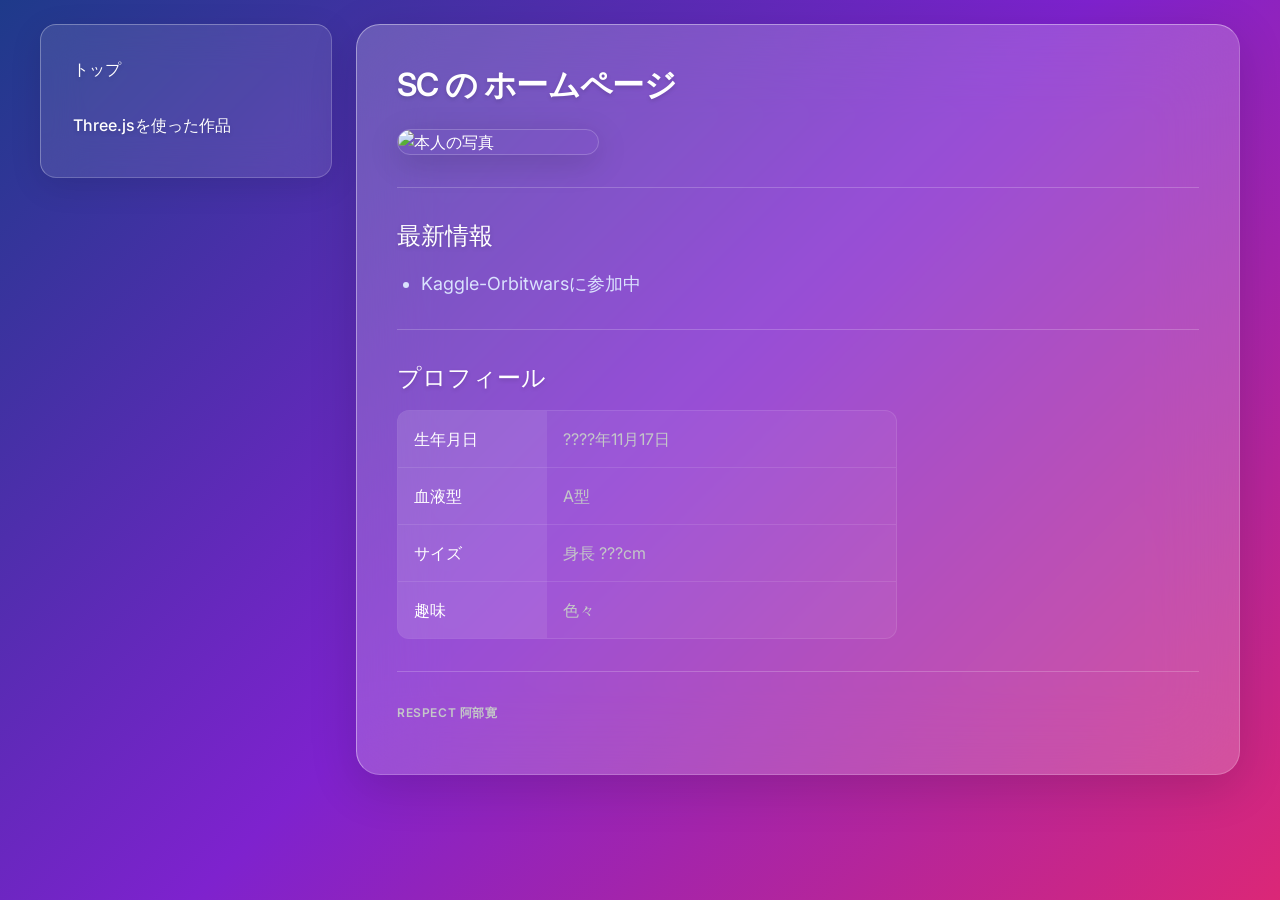
==== index.html @ 85afab2f "glass" ====
<!DOCTYPE html>
<html lang="ja">
<head>
    <meta charset="UTF-8">
    <meta name="viewport" content="width=device-width, initial-scale=1.0">
    <title>SC - Atmospheric Glass</title>
    <link rel="preconnect" href="https://fonts.googleapis.com">
    <link rel="preconnect" href="https://fonts.gstatic.com" crossorigin>
    <link href="https://fonts.googleapis.com/css2?family=Inter:wght@400;500;600;700&display=swap" rel="stylesheet">
    <style>
        /* =========================================
           Design System: Atmospheric Glass
           ========================================= */
        :root {
            /* Colors */
            --primary: #ffffff;
            --on-surface: #dae2fd;
            --on-surface-variant: #c4c7c8;
            --glass-border: rgba(255, 255, 255, 0.2);
            --glass-border-subtle: rgba(255, 255, 255, 0.1);
            
            /* Spacing & Rounded */
            --spacing-unit: 8px;
            --rounded-md: 0.75rem;
            --rounded-lg: 1rem;
            --rounded-xl: 1.5rem;
        }

        /* 全体のリセットと背景設定 */
        body {
            margin: 0;
            padding: 24px;
            /* 鮮やかなマルチストップグラデーション（Deep Blue, Vivid Purple, Soft Pink） */
            background: linear-gradient(135deg, #1E3A8A 0%, #7E22CE 50%, #DB2777 100%);
            background-attachment: fixed;
            color: var(--primary);
            font-family: 'Inter', sans-serif;
            min-height: 100vh;
            box-sizing: border-box;
            line-height: 1.5;
        }

        /* 浮遊感を持たせたレイアウト構造 */
        .container {
            display: flex;
            gap: 24px;
            max-width: 1200px;
            margin: 0 auto;
            flex-wrap: wrap; /* モバイル対応 */
        }

        /* Glassmorphism 共通ミックスイン (Level 2: Standard) */
        .glass-panel {
            background: rgba(255, 255, 255, 0.1);
            backdrop-filter: blur(20px);
            -webkit-backdrop-filter: blur(20px);
            border: 1px solid var(--glass-border);
            border-top: 1px solid rgba(255, 255, 255, 0.3); /* 光の屈折（インナーシャイン）をシミュレート */
            border-left: 1px solid rgba(255, 255, 255, 0.3);
            box-shadow: 0 8px 32px 0 rgba(0, 0, 0, 0.1);
            border-radius: var(--rounded-lg);
        }

        /* Glassmorphism 共通ミックスイン (Level 3: Elevated) */
        .glass-panel-elevated {
            background: rgba(255, 255, 255, 0.2);
            backdrop-filter: blur(40px);
            -webkit-backdrop-filter: blur(40px);
            border: 1px solid var(--glass-border);
            border-top: 1px solid rgba(255, 255, 255, 0.4);
            border-left: 1px solid rgba(255, 255, 255, 0.4);
            box-shadow: 0 12px 48px 0 rgba(0, 0, 0, 0.15);
            border-radius: var(--rounded-xl);
        }

        /* 左側：サイドナビゲーション */
        .sidebar {
            width: 250px;
            padding: 20px;
            flex-shrink: 0;
            height: fit-content;
        }

        .sidebar ul {
            list-style-type: none;
            padding: 0;
            margin: 0;
        }

        .sidebar li {
            margin-bottom: 8px;
        }

        /* インタラクティブリストアイテム */
        .sidebar a {
            display: block;
            color: var(--primary);
            text-decoration: none;
            padding: 12px;
            border-radius: var(--rounded-md);
            font-size: 16px;
            font-weight: 500;
            transition: all 0.3s ease;
            text-shadow: 0px 2px 4px rgba(0,0,0,0.15);
        }

        .sidebar a:hover {
            background: rgba(255, 255, 255, 0.1);
            backdrop-filter: blur(4px);
        }

        /* 右側：メインコンテンツ */
        .main-content {
            flex: 1;
            padding: 40px;
            min-width: 300px;
        }

        /* タイポグラフィ */
        h1 {
            font-size: 32px;
            font-weight: 600;
            line-height: 40px;
            letter-spacing: -0.02em;
            margin-top: 0;
            margin-bottom: 24px;
            text-shadow: 0px 2px 4px rgba(0,0,0,0.15);
        }

        h2 {
            font-size: 24px;
            font-weight: 500;
            line-height: 32px;
            margin-top: 32px;
            margin-bottom: 16px;
            text-shadow: 0px 2px 4px rgba(0,0,0,0.15);
        }

        /* プロフィール画像 */
        .profile-img {
            width: 200px;
            height: auto;
            border-radius: var(--rounded-lg);
            border: 1px solid var(--glass-border);
            box-shadow: 0 8px 32px 0 rgba(0, 0, 0, 0.15);
            margin-bottom: 24px;
            display: block;
        }

        /* 区切り線（すりガラスに合う繊細なライン） */
        hr {
            border: none;
            border-top: 1px solid var(--glass-border);
            margin: 32px 0;
        }

        /* リスト */
        .info-list {
            padding-left: 24px;
            color: var(--on-surface);
            font-size: 18px;
        }
        .info-list li {
            margin-bottom: 8px;
        }

        /* プロフィールテーブル（モダンなGlass仕様） */
        .profile-table {
            border-collapse: separate;
            border-spacing: 0;
            width: 100%;
            max-width: 500px;
            border-radius: var(--rounded-md);
            overflow: hidden;
            border: 1px solid var(--glass-border-subtle);
            background: rgba(255, 255, 255, 0.05);
        }

        .profile-table th, .profile-table td {
            padding: 16px;
            text-align: left;
            border-bottom: 1px solid var(--glass-border-subtle);
        }

        .profile-table tr:last-child th,
        .profile-table tr:last-child td {
            border-bottom: none;
        }

        .profile-table th {
            width: 30%;
            font-weight: 500;
            color: var(--primary);
            background: rgba(255, 255, 255, 0.08); /* わずかに目立たせる */
        }

        .profile-table td {
            color: var(--on-surface-variant);
            font-weight: 400;
        }

        /* label-sm typography */
        .respect-text {
            font-size: 12px;
            font-weight: 600;
            letter-spacing: 0.05em;
            color: var(--on-surface-variant);
            text-transform: uppercase;
        }
    </style>
</head>
<body>

<div class="container">
    <nav class="sidebar glass-panel">
        <ul>
            <li><a href="#">トップ</a></li>
            <li><a href="threegames/3d_2048.html">Three.jsを使った作品</a></li>
        </ul>
    </nav>

    <main class="main-content glass-panel-elevated">
        <h1>SC の ホームページ</h1>
        
        <img src="https://avatars.githubusercontent.com/u/188586823?s=400&u=024877f8ab0cbc08a61bb6c4650aa7b60b371992&v=4" alt="本人の写真" class="profile-img">
        
        <hr>
        
        <h2>最新情報</h2>
        <ul class="info-list">
            <li>Kaggle-Orbitwarsに参加中</li>
        </ul>

        <hr>

        <h2>プロフィール</h2>
        <table class="profile-table">
            <tr>
                <th>生年月日</th>
                <td>????年11月17日</td>
            </tr>
            <tr>
                <th>血液型</th>
                <td>A型</td>
            </tr>
            <tr>
                <th>サイズ</th>
                <td>身長 ???cm</td>
            </tr>
            <tr>
                <th>趣味</th>
                <td>色々</td>
            </tr>
        </table>

        <hr>
        
        <p class="respect-text">Respect 阿部寛</p>
    </main>
</div>

</body>
</html>
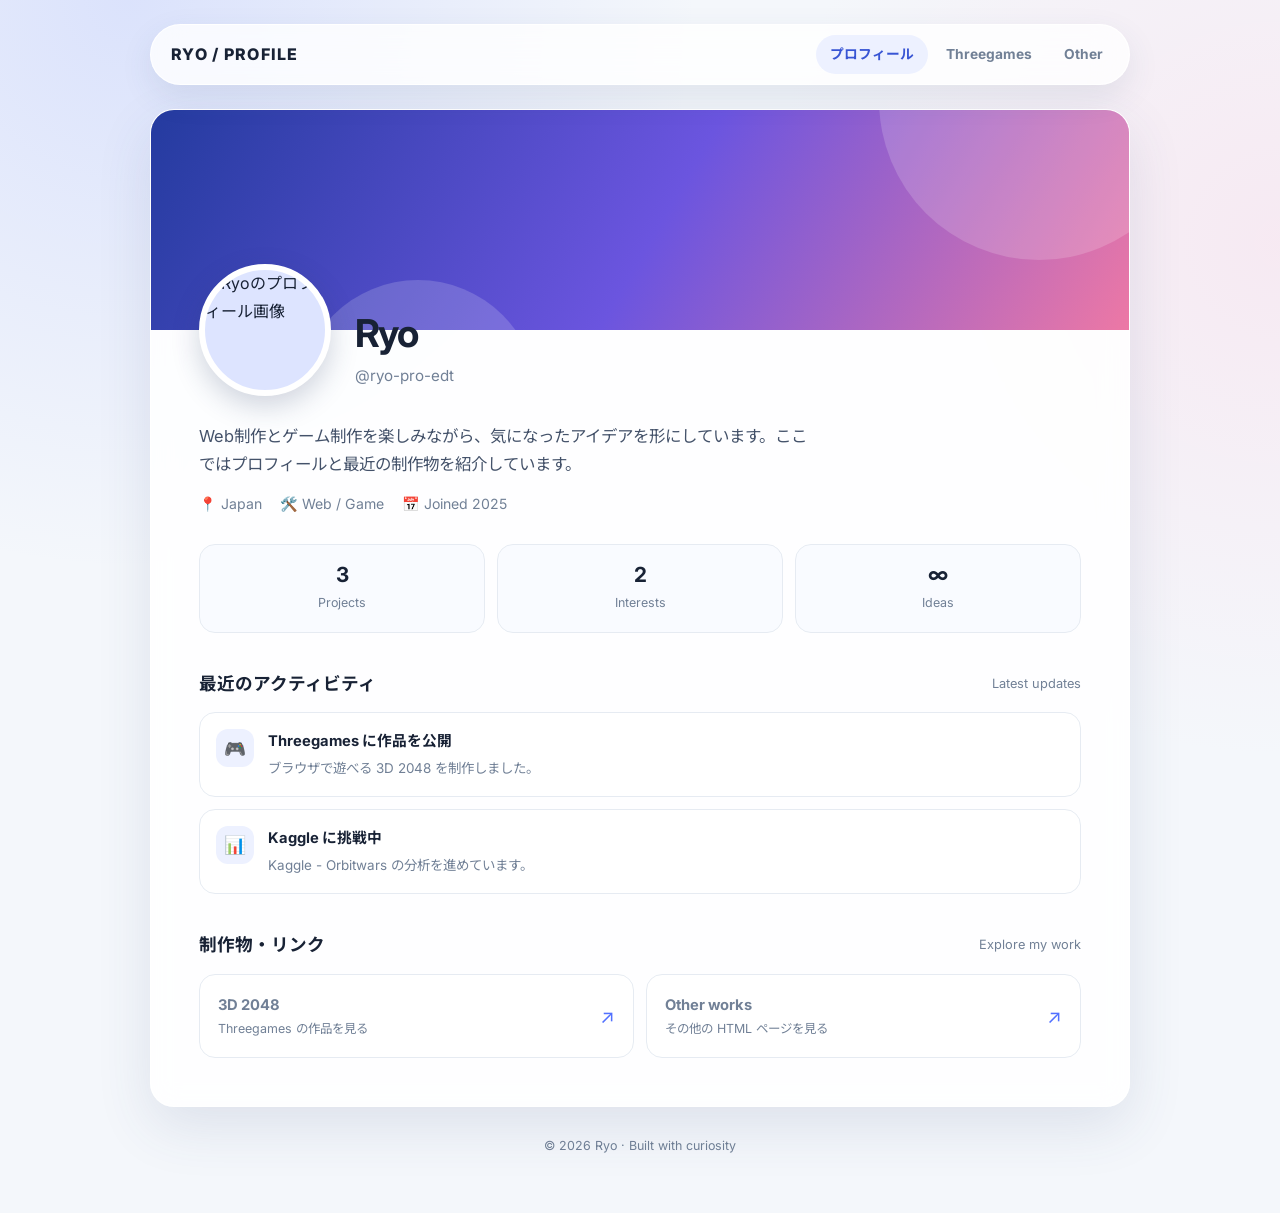
==== commit 608ee259: "Redesign profile page with navigation tabs" ====
--- a/index.html
+++ b/index.html
@@ -3,261 +3,215 @@
 <head>
     <meta charset="UTF-8">
     <meta name="viewport" content="width=device-width, initial-scale=1.0">
-    <title>SC - Atmospheric Glass</title>
+    <meta name="description" content="Ryo のプロフィールと制作物を紹介するページ">
+    <title>Ryo | Profile</title>
     <link rel="preconnect" href="https://fonts.googleapis.com">
     <link rel="preconnect" href="https://fonts.gstatic.com" crossorigin>
-    <link href="https://fonts.googleapis.com/css2?family=Inter:wght@400;500;600;700&display=swap" rel="stylesheet">
+    <link href="https://fonts.googleapis.com/css2?family=Inter:wght@400;500;600;700;800&family=Noto+Sans+JP:wght@400;500;700;800&display=swap" rel="stylesheet">
     <style>
-        /* =========================================
-           Design System: Atmospheric Glass
-           ========================================= */
         :root {
-            /* Colors */
-            --primary: #ffffff;
-            --on-surface: #dae2fd;
-            --on-surface-variant: #c4c7c8;
-            --glass-border: rgba(255, 255, 255, 0.2);
-            --glass-border-subtle: rgba(255, 255, 255, 0.1);
-            
-            /* Spacing & Rounded */
-            --spacing-unit: 8px;
-            --rounded-md: 0.75rem;
-            --rounded-lg: 1rem;
-            --rounded-xl: 1.5rem;
-        }
-
-        /* 全体のリセットと背景設定 */
+            --bg: #f4f7fb;
+            --surface: rgba(255, 255, 255, 0.88);
+            --surface-strong: #ffffff;
+            --text: #182235;
+            --muted: #718096;
+            --line: #e6ebf2;
+            --accent: #5271ff;
+            --accent-dark: #3855d4;
+            --accent-soft: #edf1ff;
+            --shadow: 0 20px 55px rgba(55, 78, 120, 0.12);
+            --radius-lg: 24px;
+            --radius-md: 16px;
+        }
+
+        * { box-sizing: border-box; }
+        html { scroll-behavior: smooth; }
+
         body {
             margin: 0;
-            padding: 24px;
-            /* 鮮やかなマルチストップグラデーション（Deep Blue, Vivid Purple, Soft Pink） */
-            background: linear-gradient(135deg, #1E3A8A 0%, #7E22CE 50%, #DB2777 100%);
-            background-attachment: fixed;
-            color: var(--primary);
-            font-family: 'Inter', sans-serif;
-            min-height: 100vh;
-            box-sizing: border-box;
-            line-height: 1.5;
-        }
-
-        /* 浮遊感を持たせたレイアウト構造 */
-        .container {
+            color: var(--text);
+            font-family: "Inter", "Noto Sans JP", sans-serif;
+            background:
+                radial-gradient(circle at 10% 0%, rgba(130, 153, 255, 0.22), transparent 34%),
+                radial-gradient(circle at 100% 20%, rgba(255, 190, 214, 0.24), transparent 32%),
+                var(--bg);
+            line-height: 1.7;
+        }
+
+        a { color: inherit; }
+
+        .site-shell { width: min(100% - 32px, 980px); margin: 0 auto; padding: 24px 0 56px; }
+
+        .topbar {
+            position: sticky;
+            top: 16px;
+            z-index: 10;
             display: flex;
-            gap: 24px;
-            max-width: 1200px;
-            margin: 0 auto;
-            flex-wrap: wrap; /* モバイル対応 */
-        }
-
-        /* Glassmorphism 共通ミックスイン (Level 2: Standard) */
-        .glass-panel {
-            background: rgba(255, 255, 255, 0.1);
-            backdrop-filter: blur(20px);
-            -webkit-backdrop-filter: blur(20px);
-            border: 1px solid var(--glass-border);
-            border-top: 1px solid rgba(255, 255, 255, 0.3); /* 光の屈折（インナーシャイン）をシミュレート */
-            border-left: 1px solid rgba(255, 255, 255, 0.3);
-            box-shadow: 0 8px 32px 0 rgba(0, 0, 0, 0.1);
-            border-radius: var(--rounded-lg);
-        }
-
-        /* Glassmorphism 共通ミックスイン (Level 3: Elevated) */
-        .glass-panel-elevated {
-            background: rgba(255, 255, 255, 0.2);
-            backdrop-filter: blur(40px);
-            -webkit-backdrop-filter: blur(40px);
-            border: 1px solid var(--glass-border);
-            border-top: 1px solid rgba(255, 255, 255, 0.4);
-            border-left: 1px solid rgba(255, 255, 255, 0.4);
-            box-shadow: 0 12px 48px 0 rgba(0, 0, 0, 0.15);
-            border-radius: var(--rounded-xl);
-        }
-
-        /* 左側：サイドナビゲーション */
-        .sidebar {
-            width: 250px;
-            padding: 20px;
-            flex-shrink: 0;
-            height: fit-content;
-        }
-
-        .sidebar ul {
-            list-style-type: none;
-            padding: 0;
-            margin: 0;
-        }
-
-        .sidebar li {
-            margin-bottom: 8px;
-        }
-
-        /* インタラクティブリストアイテム */
-        .sidebar a {
+            align-items: center;
+            justify-content: space-between;
+            gap: 20px;
+            margin-bottom: 24px;
+            padding: 10px 12px 10px 20px;
+            border: 1px solid rgba(255, 255, 255, 0.9);
+            border-radius: 999px;
+            background: rgba(255, 255, 255, 0.8);
+            box-shadow: 0 12px 32px rgba(55, 78, 120, 0.1);
+            backdrop-filter: blur(16px);
+        }
+
+        .brand { color: var(--text); font-size: 1rem; font-weight: 800; letter-spacing: 0.08em; text-decoration: none; }
+
+        .tabs { display: flex; flex-wrap: wrap; justify-content: flex-end; gap: 4px; margin: 0; padding: 0; list-style: none; }
+
+        .tabs a {
             display: block;
-            color: var(--primary);
+            padding: 8px 14px;
+            border-radius: 999px;
+            color: var(--muted);
+            font-size: 0.86rem;
+            font-weight: 700;
             text-decoration: none;
-            padding: 12px;
-            border-radius: var(--rounded-md);
-            font-size: 16px;
-            font-weight: 500;
-            transition: all 0.3s ease;
-            text-shadow: 0px 2px 4px rgba(0,0,0,0.15);
-        }
-
-        .sidebar a:hover {
-            background: rgba(255, 255, 255, 0.1);
-            backdrop-filter: blur(4px);
-        }
-
-        /* 右側：メインコンテンツ */
-        .main-content {
-            flex: 1;
-            padding: 40px;
-            min-width: 300px;
-        }
-
-        /* タイポグラフィ */
-        h1 {
-            font-size: 32px;
-            font-weight: 600;
-            line-height: 40px;
-            letter-spacing: -0.02em;
-            margin-top: 0;
-            margin-bottom: 24px;
-            text-shadow: 0px 2px 4px rgba(0,0,0,0.15);
-        }
-
-        h2 {
-            font-size: 24px;
-            font-weight: 500;
-            line-height: 32px;
-            margin-top: 32px;
-            margin-bottom: 16px;
-            text-shadow: 0px 2px 4px rgba(0,0,0,0.15);
-        }
-
-        /* プロフィール画像 */
-        .profile-img {
-            width: 200px;
-            height: auto;
-            border-radius: var(--rounded-lg);
-            border: 1px solid var(--glass-border);
-            box-shadow: 0 8px 32px 0 rgba(0, 0, 0, 0.15);
-            margin-bottom: 24px;
-            display: block;
-        }
-
-        /* 区切り線（すりガラスに合う繊細なライン） */
-        hr {
-            border: none;
-            border-top: 1px solid var(--glass-border);
-            margin: 32px 0;
-        }
-
-        /* リスト */
-        .info-list {
-            padding-left: 24px;
-            color: var(--on-surface);
-            font-size: 18px;
-        }
-        .info-list li {
-            margin-bottom: 8px;
-        }
-
-        /* プロフィールテーブル（モダンなGlass仕様） */
-        .profile-table {
-            border-collapse: separate;
-            border-spacing: 0;
-            width: 100%;
-            max-width: 500px;
-            border-radius: var(--rounded-md);
+            transition: color 0.2s ease, background 0.2s ease, transform 0.2s ease;
+        }
+
+        .tabs a:hover,
+        .tabs a:focus-visible,
+        .tabs a[aria-current="page"] {
+            color: var(--accent-dark);
+            background: var(--accent-soft);
+            outline: none;
+        }
+
+        .tabs a:hover { transform: translateY(-1px); }
+
+        .profile-card {
             overflow: hidden;
-            border: 1px solid var(--glass-border-subtle);
-            background: rgba(255, 255, 255, 0.05);
-        }
-
-        .profile-table th, .profile-table td {
-            padding: 16px;
-            text-align: left;
-            border-bottom: 1px solid var(--glass-border-subtle);
-        }
-
-        .profile-table tr:last-child th,
-        .profile-table tr:last-child td {
-            border-bottom: none;
-        }
-
-        .profile-table th {
-            width: 30%;
-            font-weight: 500;
-            color: var(--primary);
-            background: rgba(255, 255, 255, 0.08); /* わずかに目立たせる */
-        }
-
-        .profile-table td {
-            color: var(--on-surface-variant);
-            font-weight: 400;
-        }
-
-        /* label-sm typography */
-        .respect-text {
-            font-size: 12px;
-            font-weight: 600;
-            letter-spacing: 0.05em;
-            color: var(--on-surface-variant);
-            text-transform: uppercase;
+            border: 1px solid rgba(255, 255, 255, 0.9);
+            border-radius: var(--radius-lg);
+            background: var(--surface);
+            box-shadow: var(--shadow);
+            backdrop-filter: blur(14px);
+        }
+
+        .cover { position: relative; height: 220px; overflow: hidden; background: linear-gradient(120deg, #243b9f, #6b55df 52%, #ed78a5); }
+        .cover::before, .cover::after { position: absolute; border-radius: 50%; content: ""; background: rgba(255, 255, 255, 0.17); }
+        .cover::before { width: 320px; height: 320px; right: -70px; top: -170px; }
+        .cover::after { width: 240px; height: 240px; left: 15%; bottom: -190px; }
+
+        .profile-content { padding: 0 48px 48px; }
+
+        .profile-header { display: flex; align-items: flex-end; gap: 24px; margin-top: -66px; position: relative; }
+
+        .avatar {
+            width: 132px;
+            height: 132px;
+            flex: 0 0 132px;
+            object-fit: cover;
+            border: 6px solid var(--surface-strong);
+            border-radius: 50%;
+            background: #dde4ff;
+            box-shadow: 0 10px 28px rgba(43, 57, 100, 0.22);
+        }
+
+        .profile-heading { padding-bottom: 8px; }
+        .profile-heading h1 { margin: 0; font-size: clamp(1.7rem, 4vw, 2.4rem); line-height: 1.2; letter-spacing: -0.04em; }
+        .handle { margin: 6px 0 0; color: var(--muted); font-size: 0.95rem; }
+        .intro { max-width: 620px; margin: 26px 0 0; color: #44526a; font-size: 1.03rem; }
+        .profile-meta { display: flex; flex-wrap: wrap; gap: 8px 18px; margin: 14px 0 0; color: var(--muted); font-size: 0.88rem; }
+        .profile-meta span { display: inline-flex; align-items: center; gap: 6px; }
+
+        .stats { display: grid; grid-template-columns: repeat(3, minmax(0, 1fr)); gap: 12px; margin: 28px 0; }
+        .stat { padding: 16px; border: 1px solid var(--line); border-radius: var(--radius-md); background: rgba(248, 250, 255, 0.82); text-align: center; }
+        .stat strong { display: block; font-size: 1.3rem; line-height: 1.3; }
+        .stat span { color: var(--muted); font-size: 0.78rem; }
+
+        .section-heading { display: flex; align-items: center; justify-content: space-between; gap: 16px; margin: 36px 0 14px; }
+        .section-heading h2 { margin: 0; font-size: 1.1rem; }
+        .section-heading p { margin: 0; color: var(--muted); font-size: 0.8rem; }
+
+        .activity-list { display: grid; gap: 12px; margin: 0; padding: 0; list-style: none; }
+        .activity { display: flex; align-items: flex-start; gap: 14px; padding: 16px; border: 1px solid var(--line); border-radius: var(--radius-md); background: var(--surface-strong); }
+        .activity-icon { display: grid; width: 38px; height: 38px; flex: 0 0 38px; place-items: center; border-radius: 12px; color: var(--accent-dark); background: var(--accent-soft); font-size: 1.1rem; }
+        .activity strong { display: block; font-size: 0.92rem; }
+        .activity p { margin: 3px 0 0; color: var(--muted); font-size: 0.84rem; }
+
+        .works { display: grid; grid-template-columns: repeat(2, minmax(0, 1fr)); gap: 12px; }
+
+        .work-card { display: flex; align-items: center; justify-content: space-between; gap: 16px; padding: 18px; border: 1px solid var(--line); border-radius: var(--radius-md); background: var(--surface-strong); text-decoration: none; transition: border-color 0.2s ease, transform 0.2s ease, box-shadow 0.2s ease; }
+        .work-card:hover, .work-card:focus-visible { border-color: #bdc8ff; box-shadow: 0 10px 24px rgba(82, 113, 255, 0.1); outline: none; transform: translateY(-2px); }
+        .work-card strong { display: block; font-size: 0.92rem; }
+        .work-card span { color: var(--muted); font-size: 0.78rem; }
+        .arrow { color: var(--accent) !important; font-size: 1.2rem !important; }
+
+        footer { padding-top: 28px; color: var(--muted); font-size: 0.78rem; text-align: center; }
+
+        @media (max-width: 680px) {
+            .site-shell { width: min(100% - 20px, 560px); padding-top: 10px; }
+            .topbar { top: 8px; align-items: flex-start; flex-direction: column; gap: 8px; border-radius: 20px; padding: 12px; }
+            .tabs { justify-content: flex-start; width: 100%; }
+            .tabs a { padding: 7px 10px; font-size: 0.78rem; }
+            .cover { height: 150px; }
+            .profile-content { padding: 0 20px 28px; }
+            .profile-header { align-items: flex-start; flex-direction: column; gap: 12px; margin-top: -48px; }
+            .avatar { width: 104px; height: 104px; flex-basis: 104px; }
+            .stats { gap: 8px; }
+            .stat { padding: 12px 8px; }
+            .stat strong { font-size: 1.05rem; }
+            .works { grid-template-columns: 1fr; }
         }
     </style>
 </head>
 <body>
-
-<div class="container">
-    <nav class="sidebar glass-panel">
-        <ul>
-            <li><a href="#">トップ</a></li>
-            <li><a href="threegames/3d_2048.html">Three.jsを使った作品</a></li>
-        </ul>
-    </nav>
-
-    <main class="main-content glass-panel-elevated">
-        <h1>SC の ホームページ</h1>
-        
-        <img src="https://avatars.githubusercontent.com/u/188586823?s=400&u=024877f8ab0cbc08a61bb6c4650aa7b60b371992&v=4" alt="本人の写真" class="profile-img">
-        
-        <hr>
-        
-        <h2>最新情報</h2>
-        <ul class="info-list">
-            <li>Kaggle-Orbitwarsに参加中</li>
-        </ul>
-
-        <hr>
-
-        <h2>プロフィール</h2>
-        <table class="profile-table">
-            <tr>
-                <th>生年月日</th>
-                <td>????年11月17日</td>
-            </tr>
-            <tr>
-                <th>血液型</th>
-                <td>A型</td>
-            </tr>
-            <tr>
-                <th>サイズ</th>
-                <td>身長 ???cm</td>
-            </tr>
-            <tr>
-                <th>趣味</th>
-                <td>色々</td>
-            </tr>
-        </table>
-
-        <hr>
-        
-        <p class="respect-text">Respect 阿部寛</p>
-    </main>
-</div>
-
+    <div class="site-shell">
+        <nav class="topbar" aria-label="メインナビゲーション">
+            <a class="brand" href="index.html">RYO / PROFILE</a>
+            <ul class="tabs">
+                <li><a href="index.html" aria-current="page" aria-label="プロフィールタブ">プロフィール</a></li>
+                <li><a href="threegames/3d_2048.html">Threegames</a></li>
+                <li><a href="other/index.html">Other</a></li>
+            </ul>
+        </nav>
+
+        <main class="profile-card">
+            <div class="cover" aria-hidden="true"></div>
+            <div class="profile-content">
+                <header class="profile-header">
+                    <img class="avatar" src="https://avatars.githubusercontent.com/u/188586823?s=400&u=024877f8ab0cbc08a61bb6c4650aa7b60b371992&v=4" alt="Ryoのプロフィール画像">
+                    <div class="profile-heading">
+                        <h1>Ryo</h1>
+                        <p class="handle">@ryo-pro-edt</p>
+                    </div>
+                </header>
+
+                <p class="intro">Web制作とゲーム制作を楽しみながら、気になったアイデアを形にしています。ここではプロフィールと最近の制作物を紹介しています。</p>
+                <div class="profile-meta" aria-label="プロフィール情報">
+                    <span>📍 Japan</span><span>🛠️ Web / Game</span><span>📅 Joined 2025</span>
+                </div>
+
+                <div class="stats" aria-label="プロフィール統計">
+                    <div class="stat"><strong>3</strong><span>Projects</span></div>
+                    <div class="stat"><strong>2</strong><span>Interests</span></div>
+                    <div class="stat"><strong>∞</strong><span>Ideas</span></div>
+                </div>
+
+                <section aria-labelledby="activity-title">
+                    <div class="section-heading"><h2 id="activity-title">最近のアクティビティ</h2><p>Latest updates</p></div>
+                    <ul class="activity-list">
+                        <li class="activity"><span class="activity-icon" aria-hidden="true">🎮</span><div><strong>Threegames に作品を公開</strong><p>ブラウザで遊べる 3D 2048 を制作しました。</p></div></li>
+                        <li class="activity"><span class="activity-icon" aria-hidden="true">📊</span><div><strong>Kaggle に挑戦中</strong><p>Kaggle - Orbitwars の分析を進めています。</p></div></li>
+                    </ul>
+                </section>
+
+                <section aria-labelledby="works-title">
+                    <div class="section-heading"><h2 id="works-title">制作物・リンク</h2><p>Explore my work</p></div>
+                    <div class="works">
+                        <a class="work-card" href="threegames/3d_2048.html"><span><strong>3D 2048</strong><span>Threegames の作品を見る</span></span><span class="arrow" aria-hidden="true">↗</span></a>
+                        <a class="work-card" href="other/index.html"><span><strong>Other works</strong><span>その他の HTML ページを見る</span></span><span class="arrow" aria-hidden="true">↗</span></a>
+                    </div>
+                </section>
+            </div>
+        </main>
+        <footer>© 2026 Ryo · Built with curiosity</footer>
+    </div>
 </body>
 </html>
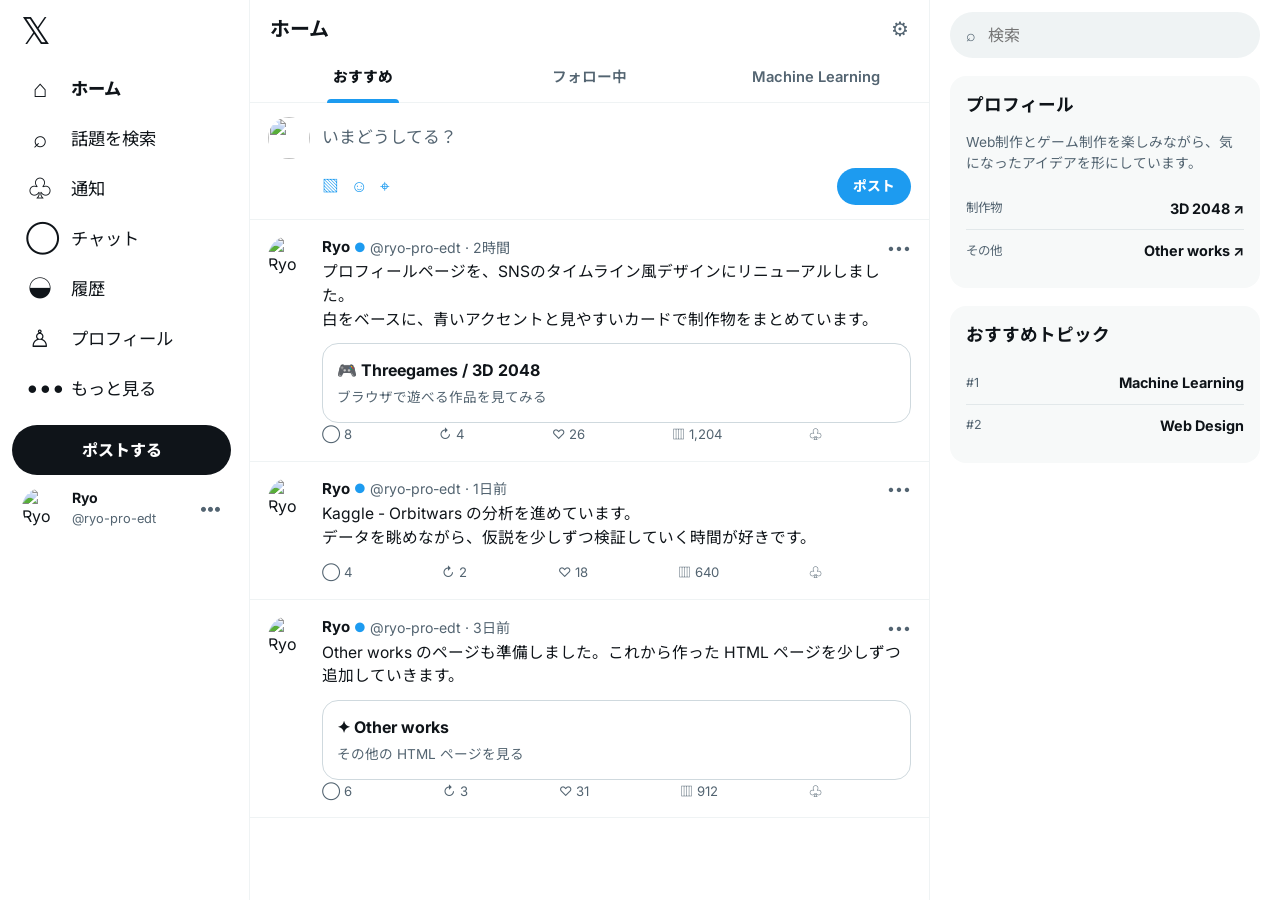
==== commit 75673ccf: "Restyle profile as social timeline" ====
--- a/index.html
+++ b/index.html
@@ -3,215 +3,213 @@
 <head>
     <meta charset="UTF-8">
     <meta name="viewport" content="width=device-width, initial-scale=1.0">
-    <meta name="description" content="Ryo のプロフィールと制作物を紹介するページ">
-    <title>Ryo | Profile</title>
+    <meta name="description" content="Ryoのプロフィールと制作物を紹介するSNS風ページ">
+    <title>Ryo / ホーム</title>
     <link rel="preconnect" href="https://fonts.googleapis.com">
     <link rel="preconnect" href="https://fonts.gstatic.com" crossorigin>
-    <link href="https://fonts.googleapis.com/css2?family=Inter:wght@400;500;600;700;800&family=Noto+Sans+JP:wght@400;500;700;800&display=swap" rel="stylesheet">
+    <link href="https://fonts.googleapis.com/css2?family=Inter:wght@400;500;600;700;800&family=Noto+Sans+JP:wght@400;500;600;700;800&display=swap" rel="stylesheet">
     <style>
         :root {
-            --bg: #f4f7fb;
-            --surface: rgba(255, 255, 255, 0.88);
-            --surface-strong: #ffffff;
-            --text: #182235;
-            --muted: #718096;
-            --line: #e6ebf2;
-            --accent: #5271ff;
-            --accent-dark: #3855d4;
-            --accent-soft: #edf1ff;
-            --shadow: 0 20px 55px rgba(55, 78, 120, 0.12);
-            --radius-lg: 24px;
-            --radius-md: 16px;
+            --blue: #1d9bf0;
+            --blue-soft: #e8f5fd;
+            --ink: #0f1419;
+            --muted: #536471;
+            --line: #eff3f4;
+            --surface: #ffffff;
+            --sidebar: 250px;
+            --feed: 680px;
         }
 
         * { box-sizing: border-box; }
         html { scroll-behavior: smooth; }
-
-        body {
-            margin: 0;
-            color: var(--text);
-            font-family: "Inter", "Noto Sans JP", sans-serif;
-            background:
-                radial-gradient(circle at 10% 0%, rgba(130, 153, 255, 0.22), transparent 34%),
-                radial-gradient(circle at 100% 20%, rgba(255, 190, 214, 0.24), transparent 32%),
-                var(--bg);
-            line-height: 1.7;
-        }
-
-        a { color: inherit; }
-
-        .site-shell { width: min(100% - 32px, 980px); margin: 0 auto; padding: 24px 0 56px; }
-
-        .topbar {
-            position: sticky;
-            top: 16px;
-            z-index: 10;
-            display: flex;
-            align-items: center;
-            justify-content: space-between;
-            gap: 20px;
-            margin-bottom: 24px;
-            padding: 10px 12px 10px 20px;
-            border: 1px solid rgba(255, 255, 255, 0.9);
-            border-radius: 999px;
-            background: rgba(255, 255, 255, 0.8);
-            box-shadow: 0 12px 32px rgba(55, 78, 120, 0.1);
-            backdrop-filter: blur(16px);
-        }
-
-        .brand { color: var(--text); font-size: 1rem; font-weight: 800; letter-spacing: 0.08em; text-decoration: none; }
-
-        .tabs { display: flex; flex-wrap: wrap; justify-content: flex-end; gap: 4px; margin: 0; padding: 0; list-style: none; }
-
-        .tabs a {
-            display: block;
-            padding: 8px 14px;
-            border-radius: 999px;
-            color: var(--muted);
-            font-size: 0.86rem;
-            font-weight: 700;
-            text-decoration: none;
-            transition: color 0.2s ease, background 0.2s ease, transform 0.2s ease;
-        }
-
-        .tabs a:hover,
-        .tabs a:focus-visible,
-        .tabs a[aria-current="page"] {
-            color: var(--accent-dark);
-            background: var(--accent-soft);
-            outline: none;
-        }
-
-        .tabs a:hover { transform: translateY(-1px); }
-
-        .profile-card {
-            overflow: hidden;
-            border: 1px solid rgba(255, 255, 255, 0.9);
-            border-radius: var(--radius-lg);
-            background: var(--surface);
-            box-shadow: var(--shadow);
-            backdrop-filter: blur(14px);
-        }
-
-        .cover { position: relative; height: 220px; overflow: hidden; background: linear-gradient(120deg, #243b9f, #6b55df 52%, #ed78a5); }
-        .cover::before, .cover::after { position: absolute; border-radius: 50%; content: ""; background: rgba(255, 255, 255, 0.17); }
-        .cover::before { width: 320px; height: 320px; right: -70px; top: -170px; }
-        .cover::after { width: 240px; height: 240px; left: 15%; bottom: -190px; }
-
-        .profile-content { padding: 0 48px 48px; }
-
-        .profile-header { display: flex; align-items: flex-end; gap: 24px; margin-top: -66px; position: relative; }
-
-        .avatar {
-            width: 132px;
-            height: 132px;
-            flex: 0 0 132px;
-            object-fit: cover;
-            border: 6px solid var(--surface-strong);
-            border-radius: 50%;
-            background: #dde4ff;
-            box-shadow: 0 10px 28px rgba(43, 57, 100, 0.22);
-        }
-
-        .profile-heading { padding-bottom: 8px; }
-        .profile-heading h1 { margin: 0; font-size: clamp(1.7rem, 4vw, 2.4rem); line-height: 1.2; letter-spacing: -0.04em; }
-        .handle { margin: 6px 0 0; color: var(--muted); font-size: 0.95rem; }
-        .intro { max-width: 620px; margin: 26px 0 0; color: #44526a; font-size: 1.03rem; }
-        .profile-meta { display: flex; flex-wrap: wrap; gap: 8px 18px; margin: 14px 0 0; color: var(--muted); font-size: 0.88rem; }
-        .profile-meta span { display: inline-flex; align-items: center; gap: 6px; }
-
-        .stats { display: grid; grid-template-columns: repeat(3, minmax(0, 1fr)); gap: 12px; margin: 28px 0; }
-        .stat { padding: 16px; border: 1px solid var(--line); border-radius: var(--radius-md); background: rgba(248, 250, 255, 0.82); text-align: center; }
-        .stat strong { display: block; font-size: 1.3rem; line-height: 1.3; }
-        .stat span { color: var(--muted); font-size: 0.78rem; }
-
-        .section-heading { display: flex; align-items: center; justify-content: space-between; gap: 16px; margin: 36px 0 14px; }
-        .section-heading h2 { margin: 0; font-size: 1.1rem; }
-        .section-heading p { margin: 0; color: var(--muted); font-size: 0.8rem; }
-
-        .activity-list { display: grid; gap: 12px; margin: 0; padding: 0; list-style: none; }
-        .activity { display: flex; align-items: flex-start; gap: 14px; padding: 16px; border: 1px solid var(--line); border-radius: var(--radius-md); background: var(--surface-strong); }
-        .activity-icon { display: grid; width: 38px; height: 38px; flex: 0 0 38px; place-items: center; border-radius: 12px; color: var(--accent-dark); background: var(--accent-soft); font-size: 1.1rem; }
-        .activity strong { display: block; font-size: 0.92rem; }
-        .activity p { margin: 3px 0 0; color: var(--muted); font-size: 0.84rem; }
-
-        .works { display: grid; grid-template-columns: repeat(2, minmax(0, 1fr)); gap: 12px; }
-
-        .work-card { display: flex; align-items: center; justify-content: space-between; gap: 16px; padding: 18px; border: 1px solid var(--line); border-radius: var(--radius-md); background: var(--surface-strong); text-decoration: none; transition: border-color 0.2s ease, transform 0.2s ease, box-shadow 0.2s ease; }
-        .work-card:hover, .work-card:focus-visible { border-color: #bdc8ff; box-shadow: 0 10px 24px rgba(82, 113, 255, 0.1); outline: none; transform: translateY(-2px); }
-        .work-card strong { display: block; font-size: 0.92rem; }
-        .work-card span { color: var(--muted); font-size: 0.78rem; }
-        .arrow { color: var(--accent) !important; font-size: 1.2rem !important; }
-
-        footer { padding-top: 28px; color: var(--muted); font-size: 0.78rem; text-align: center; }
-
-        @media (max-width: 680px) {
-            .site-shell { width: min(100% - 20px, 560px); padding-top: 10px; }
-            .topbar { top: 8px; align-items: flex-start; flex-direction: column; gap: 8px; border-radius: 20px; padding: 12px; }
-            .tabs { justify-content: flex-start; width: 100%; }
-            .tabs a { padding: 7px 10px; font-size: 0.78rem; }
-            .cover { height: 150px; }
-            .profile-content { padding: 0 20px 28px; }
-            .profile-header { align-items: flex-start; flex-direction: column; gap: 12px; margin-top: -48px; }
-            .avatar { width: 104px; height: 104px; flex-basis: 104px; }
-            .stats { gap: 8px; }
-            .stat { padding: 12px 8px; }
-            .stat strong { font-size: 1.05rem; }
-            .works { grid-template-columns: 1fr; }
+        body { margin: 0; color: var(--ink); background: var(--surface); font-family: Inter, "Noto Sans JP", sans-serif; line-height: 1.5; }
+        a { color: inherit; text-decoration: none; }
+        button { font: inherit; }
+
+        .app-shell { display: grid; grid-template-columns: var(--sidebar) minmax(0, var(--feed)) minmax(220px, 1fr); justify-content: center; min-height: 100vh; }
+
+        .sidebar { position: sticky; top: 0; height: 100vh; padding: 8px 18px 16px 12px; border-right: 1px solid var(--line); }
+        .logo { display: grid; width: 48px; height: 48px; margin-bottom: 10px; place-items: center; border-radius: 50%; font-family: Georgia, serif; font-size: 2.3rem; line-height: 1; }
+        .logo:hover { background: var(--blue-soft); }
+        .side-nav { display: grid; gap: 4px; }
+        .side-nav a { display: flex; align-items: center; gap: 17px; padding: 10px 14px; border-radius: 999px; font-size: 1.08rem; transition: background 0.2s ease; }
+        .side-nav a:hover, .side-nav a:focus-visible { background: #f2f2f2; outline: none; }
+        .side-nav a.active { font-weight: 800; }
+        .nav-icon { display: grid; width: 28px; place-items: center; font-size: 1.5rem; line-height: 1; }
+        .post-button { width: 100%; margin-top: 14px; padding: 13px 20px; border: 0; border-radius: 999px; color: #fff; background: var(--ink); font-weight: 800; cursor: pointer; transition: background 0.2s ease, transform 0.2s ease; }
+        .post-button:hover { background: #27313a; transform: translateY(-1px); }
+        .account { display: flex; align-items: center; gap: 10px; margin-top: auto; padding: 12px 10px; border-radius: 999px; }
+        .account:hover { background: #f2f2f2; }
+        .account-avatar { width: 40px; height: 40px; object-fit: cover; border-radius: 50%; }
+        .account-name { min-width: 0; flex: 1; }
+        .account-name strong, .account-name span { display: block; overflow: hidden; text-overflow: ellipsis; white-space: nowrap; }
+        .account-name strong { font-size: 0.88rem; }
+        .account-name span { color: var(--muted); font-size: 0.8rem; }
+        .more { color: var(--muted); font-weight: 800; }
+
+        .feed { border-right: 1px solid var(--line); }
+        .feed-header { position: sticky; top: 0; z-index: 5; background: rgba(255, 255, 255, 0.94); backdrop-filter: blur(12px); }
+        .feed-title { display: flex; align-items: center; justify-content: space-between; padding: 14px 20px 8px; }
+        .feed-title h1 { margin: 0; font-size: 1.25rem; }
+        .feed-title span { color: var(--muted); font-size: 1.25rem; }
+        .feed-tabs { display: grid; grid-template-columns: repeat(3, 1fr); border-bottom: 1px solid var(--line); }
+        .feed-tabs a { position: relative; padding: 14px 8px; color: var(--muted); font-size: 0.92rem; font-weight: 600; text-align: center; }
+        .feed-tabs a:hover, .feed-tabs a:focus-visible { background: #f7f9f9; outline: none; }
+        .feed-tabs a.active { color: var(--ink); font-weight: 800; }
+        .feed-tabs a.active::after { position: absolute; right: 34%; bottom: -1px; left: 34%; height: 4px; border-radius: 4px 4px 0 0; background: var(--blue); content: ""; }
+
+        .composer { display: flex; gap: 12px; padding: 14px 18px; border-bottom: 1px solid var(--line); }
+        .composer-avatar { width: 42px; height: 42px; object-fit: cover; border-radius: 50%; }
+        .composer-body { flex: 1; }
+        .composer-input { padding: 8px 0 18px; color: var(--muted); font-size: 1.05rem; }
+        .composer-footer { display: flex; align-items: center; justify-content: space-between; }
+        .composer-tools { display: flex; gap: 12px; color: var(--blue); }
+        .composer-tools span { font-size: 1.05rem; }
+        .composer-button { padding: 8px 16px; border: 0; border-radius: 999px; color: #fff; background: var(--blue); font-size: 0.86rem; font-weight: 800; }
+
+        .post-card { display: flex; gap: 12px; padding: 16px 18px; border-bottom: 1px solid var(--line); transition: background 0.2s ease; }
+        .post-card:hover { background: #fafafa; }
+        .post-avatar { width: 42px; height: 42px; flex: 0 0 42px; object-fit: cover; border-radius: 50%; }
+        .post-main { min-width: 0; flex: 1; }
+        .post-meta { display: flex; align-items: center; gap: 4px; color: var(--muted); font-size: 0.88rem; }
+        .post-meta strong { color: var(--ink); font-size: 0.94rem; }
+        .post-meta .verified { color: var(--blue); font-size: 0.8rem; }
+        .post-menu { margin-left: auto; color: var(--muted); }
+        .post-text { margin: 2px 0 12px; font-size: 0.98rem; white-space: pre-line; }
+        .post-text a { color: var(--blue); }
+        .post-link { display: block; padding: 14px; border: 1px solid #cfd9de; border-radius: 16px; transition: background 0.2s ease; }
+        .post-link:hover { background: #f7fbfd; }
+        .post-link strong { display: block; margin-bottom: 2px; }
+        .post-link span { color: var(--muted); font-size: 0.85rem; }
+        .post-actions { display: flex; justify-content: space-between; max-width: 500px; padding-top: 2px; color: var(--muted); font-size: 0.82rem; }
+        .post-actions a { display: inline-flex; align-items: center; gap: 5px; }
+        .post-actions a:hover { color: var(--blue); }
+
+        .right-rail { padding: 12px 20px; }
+        .search-box { display: flex; align-items: center; gap: 10px; padding: 10px 16px; border-radius: 999px; background: #eff3f4; color: var(--muted); }
+        .search-box input { width: 100%; border: 0; outline: 0; color: var(--ink); background: transparent; font: inherit; }
+        .rail-card { margin-top: 18px; padding: 16px; border-radius: 16px; background: #f7f9f9; }
+        .rail-card h2 { margin: 0 0 14px; font-size: 1.1rem; }
+        .rail-card p { margin: 0 0 14px; color: var(--muted); font-size: 0.86rem; }
+        .rail-link { display: flex; align-items: center; justify-content: space-between; gap: 10px; padding: 10px 0; border-top: 1px solid #e2e8ea; font-size: 0.9rem; font-weight: 700; }
+        .rail-link:first-of-type { border-top: 0; }
+        .rail-link:hover { color: var(--blue); }
+        .rail-link span { color: var(--muted); font-size: 0.78rem; font-weight: 400; }
+
+        @media (max-width: 1040px) {
+            .app-shell { grid-template-columns: 82px minmax(0, var(--feed)) minmax(180px, 1fr); }
+            .sidebar { padding-right: 10px; padding-left: 10px; }
+            .side-nav a { justify-content: center; padding: 11px; }
+            .side-nav a span:not(.nav-icon), .post-button { display: none; }
+            .account-name, .account .more { display: none; }
+            .account { justify-content: center; }
+        }
+
+        @media (max-width: 760px) {
+            .app-shell { display: block; }
+            .sidebar { position: sticky; top: 0; z-index: 10; display: flex; align-items: center; height: auto; padding: 8px 12px; border-right: 0; border-bottom: 1px solid var(--line); background: rgba(255, 255, 255, 0.95); backdrop-filter: blur(12px); }
+            .logo { width: 40px; height: 40px; margin: 0 8px 0 0; }
+            .side-nav { display: flex; flex: 1; justify-content: space-around; }
+            .side-nav a { padding: 8px; }
+            .account { display: none; }
+            .right-rail { display: none; }
+            .feed { border-right: 0; }
+            .feed-title { padding-top: 12px; }
+        }
+
+        @media (max-width: 480px) {
+            .side-nav a:nth-child(n+4) { display: none; }
+            .post-card, .composer { padding-right: 12px; padding-left: 12px; }
+            .feed-tabs a { font-size: 0.78rem; }
+            .post-actions { font-size: 0.75rem; }
         }
     </style>
 </head>
 <body>
-    <div class="site-shell">
-        <nav class="topbar" aria-label="メインナビゲーション">
-            <a class="brand" href="index.html">RYO / PROFILE</a>
-            <ul class="tabs">
-                <li><a href="index.html" aria-current="page" aria-label="プロフィールタブ">プロフィール</a></li>
-                <li><a href="threegames/3d_2048.html">Threegames</a></li>
-                <li><a href="other/index.html">Other</a></li>
-            </ul>
-        </nav>
-
-        <main class="profile-card">
-            <div class="cover" aria-hidden="true"></div>
-            <div class="profile-content">
-                <header class="profile-header">
-                    <img class="avatar" src="https://avatars.githubusercontent.com/u/188586823?s=400&u=024877f8ab0cbc08a61bb6c4650aa7b60b371992&v=4" alt="Ryoのプロフィール画像">
-                    <div class="profile-heading">
-                        <h1>Ryo</h1>
-                        <p class="handle">@ryo-pro-edt</p>
-                    </div>
-                </header>
-
-                <p class="intro">Web制作とゲーム制作を楽しみながら、気になったアイデアを形にしています。ここではプロフィールと最近の制作物を紹介しています。</p>
-                <div class="profile-meta" aria-label="プロフィール情報">
-                    <span>📍 Japan</span><span>🛠️ Web / Game</span><span>📅 Joined 2025</span>
-                </div>
-
-                <div class="stats" aria-label="プロフィール統計">
-                    <div class="stat"><strong>3</strong><span>Projects</span></div>
-                    <div class="stat"><strong>2</strong><span>Interests</span></div>
-                    <div class="stat"><strong>∞</strong><span>Ideas</span></div>
-                </div>
-
-                <section aria-labelledby="activity-title">
-                    <div class="section-heading"><h2 id="activity-title">最近のアクティビティ</h2><p>Latest updates</p></div>
-                    <ul class="activity-list">
-                        <li class="activity"><span class="activity-icon" aria-hidden="true">🎮</span><div><strong>Threegames に作品を公開</strong><p>ブラウザで遊べる 3D 2048 を制作しました。</p></div></li>
-                        <li class="activity"><span class="activity-icon" aria-hidden="true">📊</span><div><strong>Kaggle に挑戦中</strong><p>Kaggle - Orbitwars の分析を進めています。</p></div></li>
-                    </ul>
-                </section>
-
-                <section aria-labelledby="works-title">
-                    <div class="section-heading"><h2 id="works-title">制作物・リンク</h2><p>Explore my work</p></div>
-                    <div class="works">
-                        <a class="work-card" href="threegames/3d_2048.html"><span><strong>3D 2048</strong><span>Threegames の作品を見る</span></span><span class="arrow" aria-hidden="true">↗</span></a>
-                        <a class="work-card" href="other/index.html"><span><strong>Other works</strong><span>その他の HTML ページを見る</span></span><span class="arrow" aria-hidden="true">↗</span></a>
-                    </div>
-                </section>
-            </div>
+    <div class="app-shell">
+        <aside class="sidebar">
+            <a class="logo" href="index.html" aria-label="ホーム">𝕏</a>
+            <nav class="side-nav" aria-label="サイドナビゲーション">
+                <a class="active" href="index.html"><span class="nav-icon">⌂</span><span>ホーム</span></a>
+                <a href="#search"><span class="nav-icon">⌕</span><span>話題を検索</span></a>
+                <a href="#notifications"><span class="nav-icon">♧</span><span>通知</span></a>
+                <a href="#chat"><span class="nav-icon">◯</span><span>チャット</span></a>
+                <a href="#history"><span class="nav-icon">◒</span><span>履歴</span></a>
+                <a href="#profile"><span class="nav-icon">♙</span><span>プロフィール</span></a>
+                <a href="#more"><span class="nav-icon">•••</span><span>もっと見る</span></a>
+            </nav>
+            <button class="post-button" type="button">ポストする</button>
+            <a class="account" href="#profile">
+                <img class="account-avatar" src="https://avatars.githubusercontent.com/u/188586823?s=400&u=024877f8ab0cbc08a61bb6c4650aa7b60b371992&v=4" alt="Ryoのプロフィール画像">
+                <span class="account-name"><strong>Ryo</strong><span>@ryo-pro-edt</span></span>
+                <span class="more" aria-hidden="true">•••</span>
+            </a>
+        </aside>
+
+        <main class="feed">
+            <header class="feed-header">
+                <div class="feed-title"><h1>ホーム</h1><span aria-hidden="true">⚙</span></div>
+                <nav class="feed-tabs" aria-label="タイムラインタブ">
+                    <a class="active" href="#recommended">おすすめ</a>
+                    <a href="#following">フォロー中</a>
+                    <a href="#machine-learning">Machine Learning</a>
+                </nav>
+            </header>
+
+            <section class="composer" aria-label="新しいポスト">
+                <img class="composer-avatar" src="https://avatars.githubusercontent.com/u/188586823?s=400&u=024877f8ab0cbc08a61bb6c4650aa7b60b371992&v=4" alt="">
+                <div class="composer-body">
+                    <div class="composer-input">いまどうしてる？</div>
+                    <div class="composer-footer"><div class="composer-tools" aria-hidden="true"><span>▧</span><span>☺</span><span>⌖</span></div><button class="composer-button" type="button">ポスト</button></div>
+                </div>
+            </section>
+
+            <article class="post-card" id="recommended">
+                <img class="post-avatar" src="https://avatars.githubusercontent.com/u/188586823?s=400&u=024877f8ab0cbc08a61bb6c4650aa7b60b371992&v=4" alt="Ryoのプロフィール画像">
+                <div class="post-main">
+                    <div class="post-meta"><strong>Ryo</strong><span class="verified">●</span><span>@ryo-pro-edt · 2時間</span><span class="post-menu">•••</span></div>
+                    <p class="post-text">プロフィールページを、SNSのタイムライン風デザインにリニューアルしました。
+白をベースに、青いアクセントと見やすいカードで制作物をまとめています。</p>
+                    <a class="post-link" href="threegames/3d_2048.html"><strong>🎮 Threegames / 3D 2048</strong><span>ブラウザで遊べる作品を見てみる</span></a>
+                    <div class="post-actions"><a href="#reply">◯ 8</a><a href="#repost">↻ 4</a><a href="#like">♡ 26</a><a href="#views">▥ 1,204</a><a href="#bookmark">♧</a></div>
+                </div>
+            </article>
+
+            <article class="post-card" id="machine-learning">
+                <img class="post-avatar" src="https://avatars.githubusercontent.com/u/188586823?s=400&u=024877f8ab0cbc08a61bb6c4650aa7b60b371992&v=4" alt="Ryoのプロフィール画像">
+                <div class="post-main">
+                    <div class="post-meta"><strong>Ryo</strong><span class="verified">●</span><span>@ryo-pro-edt · 1日前</span><span class="post-menu">•••</span></div>
+                    <p class="post-text">Kaggle - Orbitwars の分析を進めています。
+データを眺めながら、仮説を少しずつ検証していく時間が好きです。</p>
+                    <div class="post-actions"><a href="#reply">◯ 4</a><a href="#repost">↻ 2</a><a href="#like">♡ 18</a><a href="#views">▥ 640</a><a href="#bookmark">♧</a></div>
+                </div>
+            </article>
+
+            <article class="post-card" id="following">
+                <img class="post-avatar" src="https://avatars.githubusercontent.com/u/188586823?s=400&u=024877f8ab0cbc08a61bb6c4650aa7b60b371992&v=4" alt="Ryoのプロフィール画像">
+                <div class="post-main">
+                    <div class="post-meta"><strong>Ryo</strong><span class="verified">●</span><span>@ryo-pro-edt · 3日前</span><span class="post-menu">•••</span></div>
+                    <p class="post-text">Other works のページも準備しました。これから作った HTML ページを少しずつ追加していきます。</p>
+                    <a class="post-link" href="other/index.html"><strong>✦ Other works</strong><span>その他の HTML ページを見る</span></a>
+                    <div class="post-actions"><a href="#reply">◯ 6</a><a href="#repost">↻ 3</a><a href="#like">♡ 31</a><a href="#views">▥ 912</a><a href="#bookmark">♧</a></div>
+                </div>
+            </article>
         </main>
-        <footer>© 2026 Ryo · Built with curiosity</footer>
+
+        <aside class="right-rail">
+            <label class="search-box" id="search"><span aria-hidden="true">⌕</span><input type="search" placeholder="検索" aria-label="検索"></label>
+            <section class="rail-card" id="profile">
+                <h2>プロフィール</h2>
+                <p>Web制作とゲーム制作を楽しみながら、気になったアイデアを形にしています。</p>
+                <a class="rail-link" href="threegames/3d_2048.html"><span>制作物</span>3D 2048 ↗</a>
+                <a class="rail-link" href="other/index.html"><span>その他</span>Other works ↗</a>
+            </section>
+            <section class="rail-card" id="notifications">
+                <h2>おすすめトピック</h2>
+                <a class="rail-link" href="#machine-learning"><span>#1</span>Machine Learning</a>
+                <a class="rail-link" href="#recommended"><span>#2</span>Web Design</a>
+            </section>
+        </aside>
     </div>
 </body>
 </html>
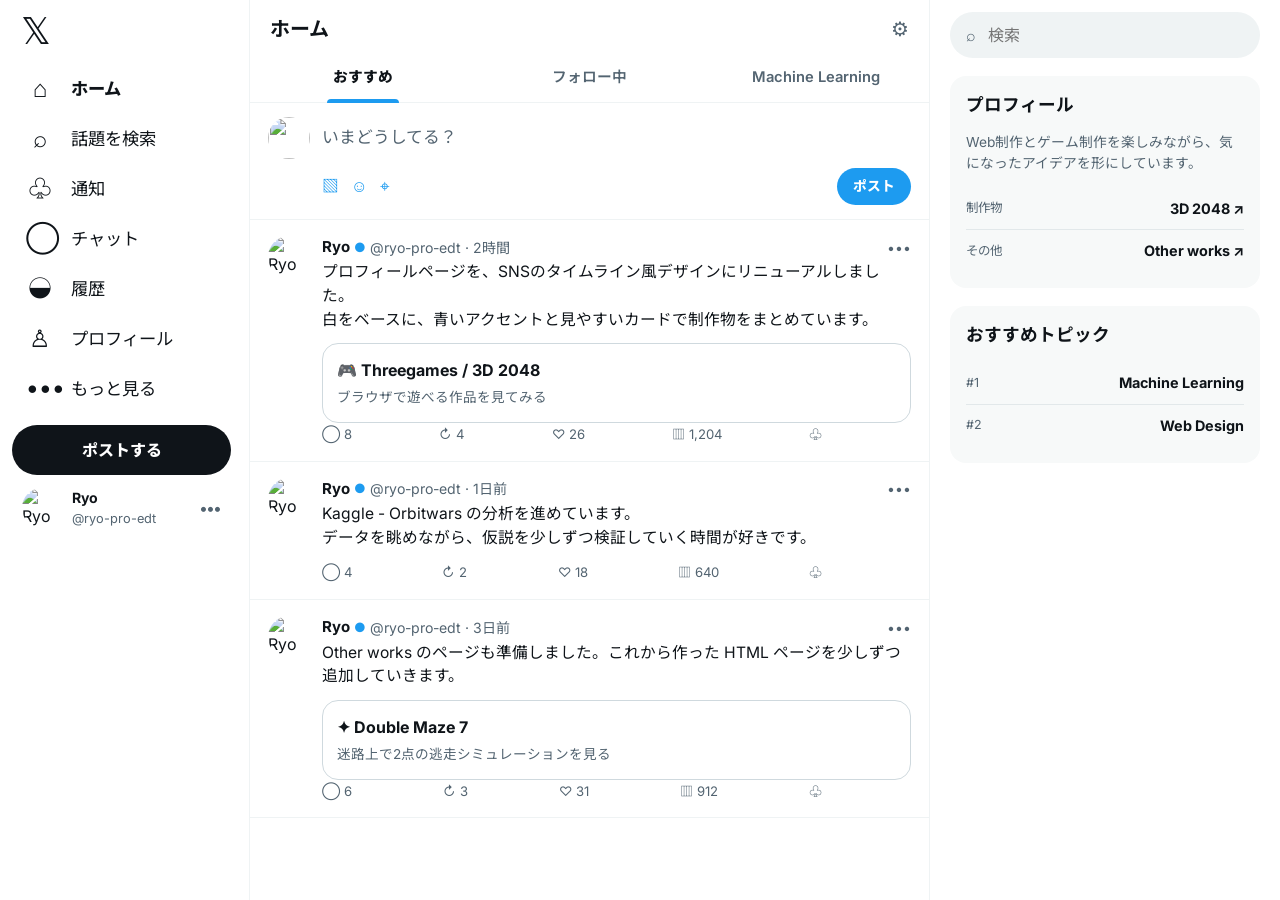
==== commit b8492efa: "Add homepage link to Double Maze 7" ====
--- a/index.html
+++ b/index.html
@@ -152,7 +152,7 @@
                 <nav class="feed-tabs" aria-label="タイムラインタブ">
                     <a class="active" href="#recommended">おすすめ</a>
                     <a href="#following">フォロー中</a>
-                    <a href="#machine-learning">Machine Learning</a>
+                    <a href="machine-learning/index.html">Machine Learning</a>
                 </nav>
             </header>
 
@@ -190,7 +190,7 @@
                 <div class="post-main">
                     <div class="post-meta"><strong>Ryo</strong><span class="verified">●</span><span>@ryo-pro-edt · 3日前</span><span class="post-menu">•••</span></div>
                     <p class="post-text">Other works のページも準備しました。これから作った HTML ページを少しずつ追加していきます。</p>
-                    <a class="post-link" href="other/index.html"><strong>✦ Other works</strong><span>その他の HTML ページを見る</span></a>
+                    <a class="post-link" href="other/DoubeMaze7_equal_speed_evasion.html"><strong>✦ Double Maze 7</strong><span>迷路上で2点の逃走シミュレーションを見る</span></a>
                     <div class="post-actions"><a href="#reply">◯ 6</a><a href="#repost">↻ 3</a><a href="#like">♡ 31</a><a href="#views">▥ 912</a><a href="#bookmark">♧</a></div>
                 </div>
             </article>
@@ -206,7 +206,7 @@
             </section>
             <section class="rail-card" id="notifications">
                 <h2>おすすめトピック</h2>
-                <a class="rail-link" href="#machine-learning"><span>#1</span>Machine Learning</a>
+                <a class="rail-link" href="machine-learning/index.html"><span>#1</span>Machine Learning</a>
                 <a class="rail-link" href="#recommended"><span>#2</span>Web Design</a>
             </section>
         </aside>
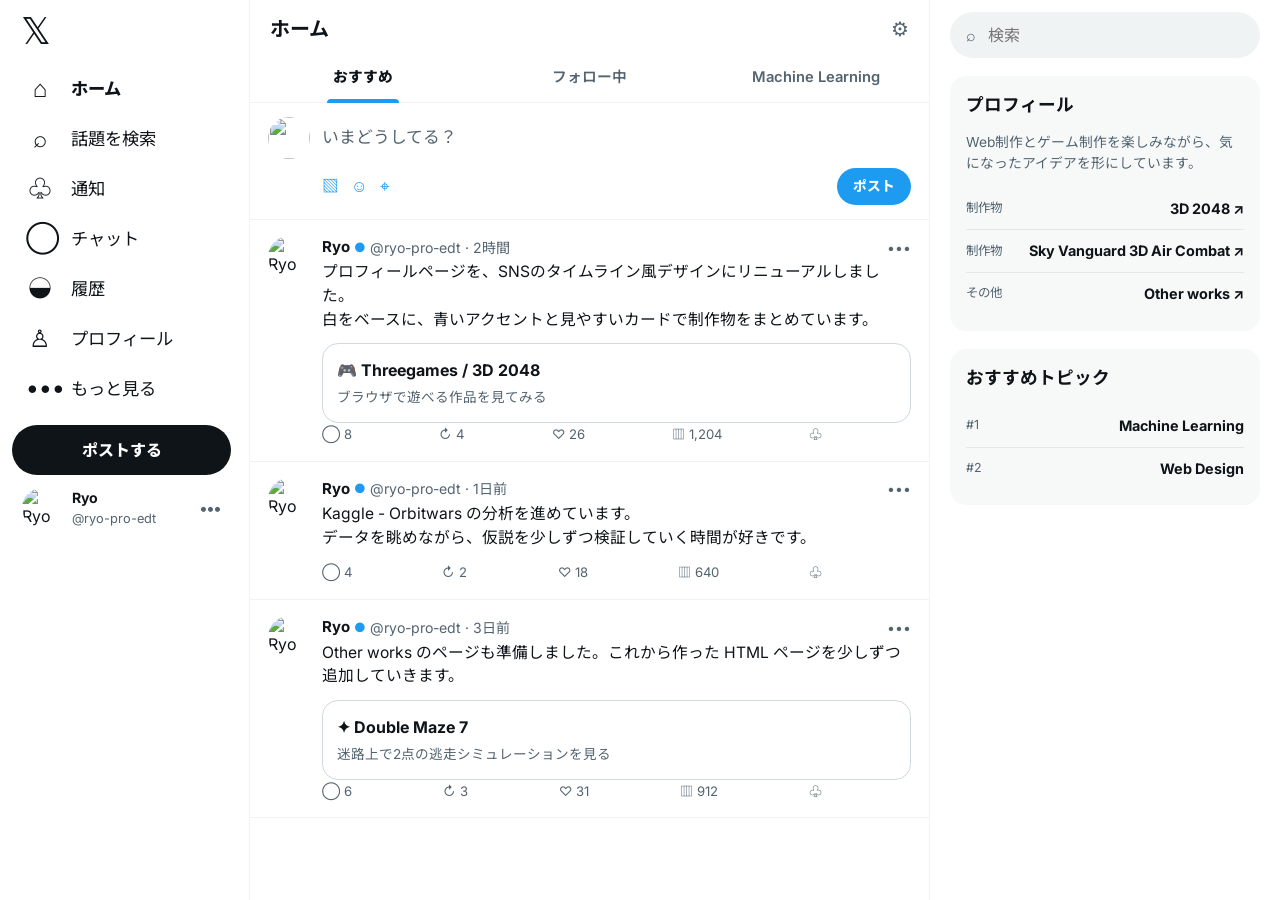
==== commit b489d25c: "Add Sky Vanguard game link" ====
--- a/index.html
+++ b/index.html
@@ -202,6 +202,7 @@
                 <h2>プロフィール</h2>
                 <p>Web制作とゲーム制作を楽しみながら、気になったアイデアを形にしています。</p>
                 <a class="rail-link" href="threegames/3d_2048.html"><span>制作物</span>3D 2048 ↗</a>
+                <a class="rail-link" href="threegames/sky_vanguard_3d_air_combat.html"><span>制作物</span>Sky Vanguard 3D Air Combat ↗</a>
                 <a class="rail-link" href="other/index.html"><span>その他</span>Other works ↗</a>
             </section>
             <section class="rail-card" id="notifications">
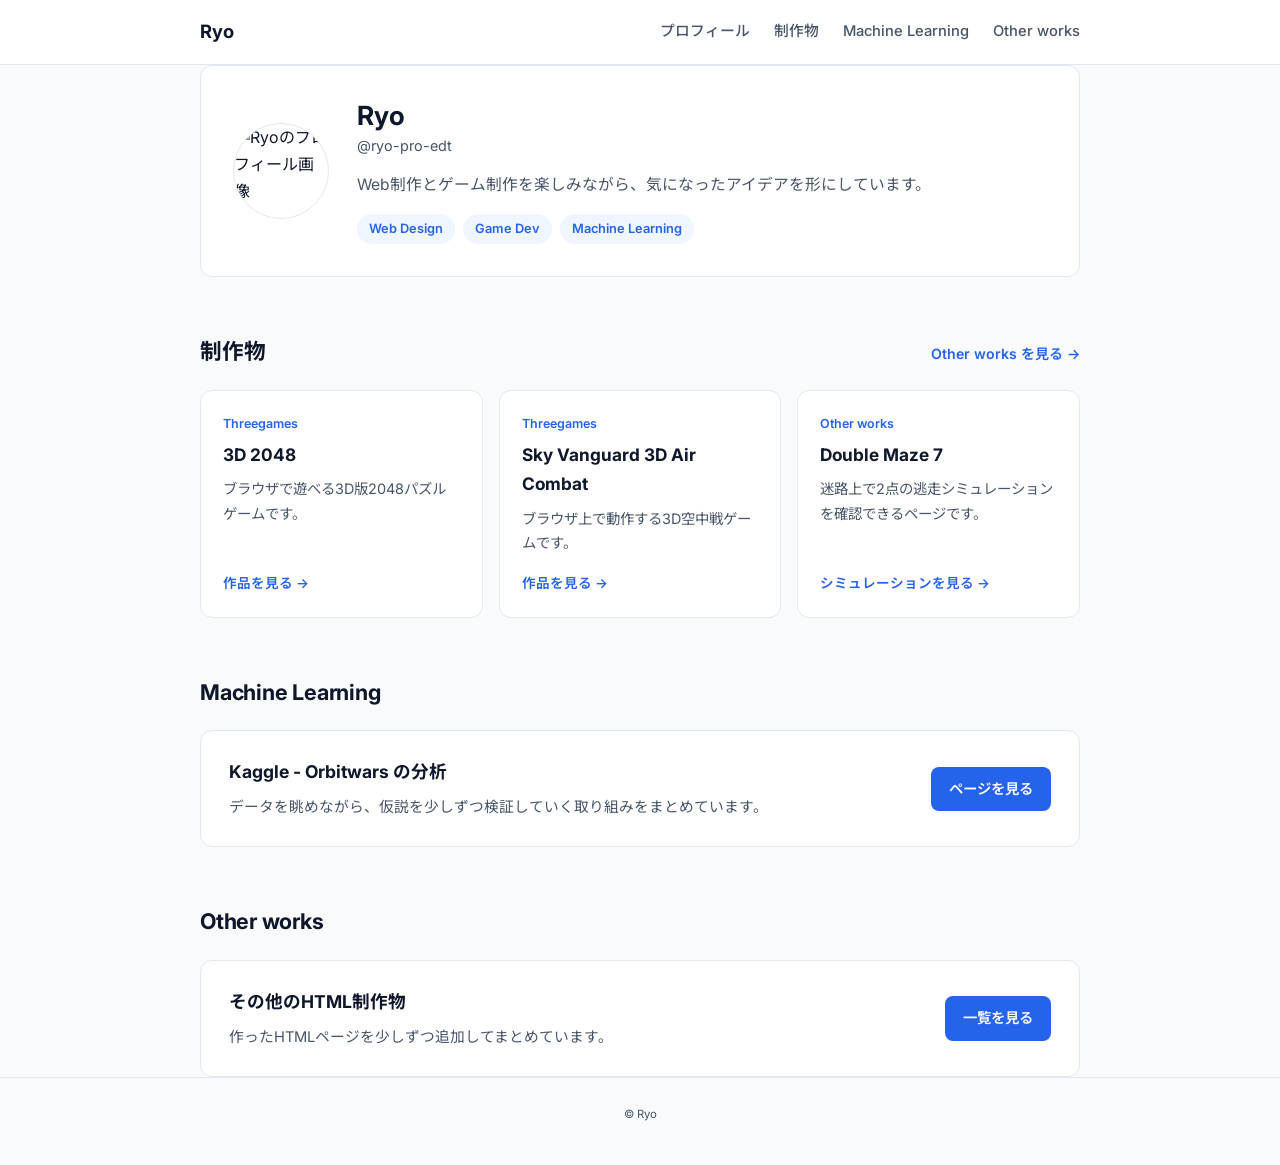
==== commit 2422b443: "Fix INDEX.html" ====
--- a/index.html
+++ b/index.html
@@ -3,214 +3,414 @@
 <head>
     <meta charset="UTF-8">
     <meta name="viewport" content="width=device-width, initial-scale=1.0">
-    <meta name="description" content="Ryoのプロフィールと制作物を紹介するSNS風ページ">
-    <title>Ryo / ホーム</title>
+    <meta name="description" content="Ryoのプロフィールと制作物を紹介するページ">
+    <title>Ryo | Portfolio</title>
     <link rel="preconnect" href="https://fonts.googleapis.com">
     <link rel="preconnect" href="https://fonts.gstatic.com" crossorigin>
-    <link href="https://fonts.googleapis.com/css2?family=Inter:wght@400;500;600;700;800&family=Noto+Sans+JP:wght@400;500;600;700;800&display=swap" rel="stylesheet">
+    <link href="https://fonts.googleapis.com/css2?family=Inter:wght@400;500;600;700&family=Noto+Sans+JP:wght@400;500;600;700&display=swap" rel="stylesheet">
     <style>
         :root {
-            --blue: #1d9bf0;
-            --blue-soft: #e8f5fd;
-            --ink: #0f1419;
-            --muted: #536471;
-            --line: #eff3f4;
+            --bg: #f8fafc;
             --surface: #ffffff;
-            --sidebar: 250px;
-            --feed: 680px;
-        }
-
-        * { box-sizing: border-box; }
-        html { scroll-behavior: smooth; }
-        body { margin: 0; color: var(--ink); background: var(--surface); font-family: Inter, "Noto Sans JP", sans-serif; line-height: 1.5; }
-        a { color: inherit; text-decoration: none; }
-        button { font: inherit; }
-
-        .app-shell { display: grid; grid-template-columns: var(--sidebar) minmax(0, var(--feed)) minmax(220px, 1fr); justify-content: center; min-height: 100vh; }
-
-        .sidebar { position: sticky; top: 0; height: 100vh; padding: 8px 18px 16px 12px; border-right: 1px solid var(--line); }
-        .logo { display: grid; width: 48px; height: 48px; margin-bottom: 10px; place-items: center; border-radius: 50%; font-family: Georgia, serif; font-size: 2.3rem; line-height: 1; }
-        .logo:hover { background: var(--blue-soft); }
-        .side-nav { display: grid; gap: 4px; }
-        .side-nav a { display: flex; align-items: center; gap: 17px; padding: 10px 14px; border-radius: 999px; font-size: 1.08rem; transition: background 0.2s ease; }
-        .side-nav a:hover, .side-nav a:focus-visible { background: #f2f2f2; outline: none; }
-        .side-nav a.active { font-weight: 800; }
-        .nav-icon { display: grid; width: 28px; place-items: center; font-size: 1.5rem; line-height: 1; }
-        .post-button { width: 100%; margin-top: 14px; padding: 13px 20px; border: 0; border-radius: 999px; color: #fff; background: var(--ink); font-weight: 800; cursor: pointer; transition: background 0.2s ease, transform 0.2s ease; }
-        .post-button:hover { background: #27313a; transform: translateY(-1px); }
-        .account { display: flex; align-items: center; gap: 10px; margin-top: auto; padding: 12px 10px; border-radius: 999px; }
-        .account:hover { background: #f2f2f2; }
-        .account-avatar { width: 40px; height: 40px; object-fit: cover; border-radius: 50%; }
-        .account-name { min-width: 0; flex: 1; }
-        .account-name strong, .account-name span { display: block; overflow: hidden; text-overflow: ellipsis; white-space: nowrap; }
-        .account-name strong { font-size: 0.88rem; }
-        .account-name span { color: var(--muted); font-size: 0.8rem; }
-        .more { color: var(--muted); font-weight: 800; }
-
-        .feed { border-right: 1px solid var(--line); }
-        .feed-header { position: sticky; top: 0; z-index: 5; background: rgba(255, 255, 255, 0.94); backdrop-filter: blur(12px); }
-        .feed-title { display: flex; align-items: center; justify-content: space-between; padding: 14px 20px 8px; }
-        .feed-title h1 { margin: 0; font-size: 1.25rem; }
-        .feed-title span { color: var(--muted); font-size: 1.25rem; }
-        .feed-tabs { display: grid; grid-template-columns: repeat(3, 1fr); border-bottom: 1px solid var(--line); }
-        .feed-tabs a { position: relative; padding: 14px 8px; color: var(--muted); font-size: 0.92rem; font-weight: 600; text-align: center; }
-        .feed-tabs a:hover, .feed-tabs a:focus-visible { background: #f7f9f9; outline: none; }
-        .feed-tabs a.active { color: var(--ink); font-weight: 800; }
-        .feed-tabs a.active::after { position: absolute; right: 34%; bottom: -1px; left: 34%; height: 4px; border-radius: 4px 4px 0 0; background: var(--blue); content: ""; }
-
-        .composer { display: flex; gap: 12px; padding: 14px 18px; border-bottom: 1px solid var(--line); }
-        .composer-avatar { width: 42px; height: 42px; object-fit: cover; border-radius: 50%; }
-        .composer-body { flex: 1; }
-        .composer-input { padding: 8px 0 18px; color: var(--muted); font-size: 1.05rem; }
-        .composer-footer { display: flex; align-items: center; justify-content: space-between; }
-        .composer-tools { display: flex; gap: 12px; color: var(--blue); }
-        .composer-tools span { font-size: 1.05rem; }
-        .composer-button { padding: 8px 16px; border: 0; border-radius: 999px; color: #fff; background: var(--blue); font-size: 0.86rem; font-weight: 800; }
-
-        .post-card { display: flex; gap: 12px; padding: 16px 18px; border-bottom: 1px solid var(--line); transition: background 0.2s ease; }
-        .post-card:hover { background: #fafafa; }
-        .post-avatar { width: 42px; height: 42px; flex: 0 0 42px; object-fit: cover; border-radius: 50%; }
-        .post-main { min-width: 0; flex: 1; }
-        .post-meta { display: flex; align-items: center; gap: 4px; color: var(--muted); font-size: 0.88rem; }
-        .post-meta strong { color: var(--ink); font-size: 0.94rem; }
-        .post-meta .verified { color: var(--blue); font-size: 0.8rem; }
-        .post-menu { margin-left: auto; color: var(--muted); }
-        .post-text { margin: 2px 0 12px; font-size: 0.98rem; white-space: pre-line; }
-        .post-text a { color: var(--blue); }
-        .post-link { display: block; padding: 14px; border: 1px solid #cfd9de; border-radius: 16px; transition: background 0.2s ease; }
-        .post-link:hover { background: #f7fbfd; }
-        .post-link strong { display: block; margin-bottom: 2px; }
-        .post-link span { color: var(--muted); font-size: 0.85rem; }
-        .post-actions { display: flex; justify-content: space-between; max-width: 500px; padding-top: 2px; color: var(--muted); font-size: 0.82rem; }
-        .post-actions a { display: inline-flex; align-items: center; gap: 5px; }
-        .post-actions a:hover { color: var(--blue); }
-
-        .right-rail { padding: 12px 20px; }
-        .search-box { display: flex; align-items: center; gap: 10px; padding: 10px 16px; border-radius: 999px; background: #eff3f4; color: var(--muted); }
-        .search-box input { width: 100%; border: 0; outline: 0; color: var(--ink); background: transparent; font: inherit; }
-        .rail-card { margin-top: 18px; padding: 16px; border-radius: 16px; background: #f7f9f9; }
-        .rail-card h2 { margin: 0 0 14px; font-size: 1.1rem; }
-        .rail-card p { margin: 0 0 14px; color: var(--muted); font-size: 0.86rem; }
-        .rail-link { display: flex; align-items: center; justify-content: space-between; gap: 10px; padding: 10px 0; border-top: 1px solid #e2e8ea; font-size: 0.9rem; font-weight: 700; }
-        .rail-link:first-of-type { border-top: 0; }
-        .rail-link:hover { color: var(--blue); }
-        .rail-link span { color: var(--muted); font-size: 0.78rem; font-weight: 400; }
-
-        @media (max-width: 1040px) {
-            .app-shell { grid-template-columns: 82px minmax(0, var(--feed)) minmax(180px, 1fr); }
-            .sidebar { padding-right: 10px; padding-left: 10px; }
-            .side-nav a { justify-content: center; padding: 11px; }
-            .side-nav a span:not(.nav-icon), .post-button { display: none; }
-            .account-name, .account .more { display: none; }
-            .account { justify-content: center; }
-        }
-
-        @media (max-width: 760px) {
-            .app-shell { display: block; }
-            .sidebar { position: sticky; top: 0; z-index: 10; display: flex; align-items: center; height: auto; padding: 8px 12px; border-right: 0; border-bottom: 1px solid var(--line); background: rgba(255, 255, 255, 0.95); backdrop-filter: blur(12px); }
-            .logo { width: 40px; height: 40px; margin: 0 8px 0 0; }
-            .side-nav { display: flex; flex: 1; justify-content: space-around; }
-            .side-nav a { padding: 8px; }
-            .account { display: none; }
-            .right-rail { display: none; }
-            .feed { border-right: 0; }
-            .feed-title { padding-top: 12px; }
-        }
-
-        @media (max-width: 480px) {
-            .side-nav a:nth-child(n+4) { display: none; }
-            .post-card, .composer { padding-right: 12px; padding-left: 12px; }
-            .feed-tabs a { font-size: 0.78rem; }
-            .post-actions { font-size: 0.75rem; }
+            --ink: #0f172a;
+            --muted: #475569;
+            --line: #e2e8f0;
+            --accent: #2563eb;
+            --accent-hover: #1d4ed8;
+            --accent-soft: #eff6ff;
+            --radius: 12px;
+            --max-width: 920px;
+        }
+
+        * {
+            box-sizing: border-box;
+        }
+
+        html {
+            scroll-behavior: smooth;
+        }
+
+        body {
+            margin: 0;
+            color: var(--ink);
+            background: var(--bg);
+            font-family: Inter, "Noto Sans JP", sans-serif;
+            line-height: 1.7;
+        }
+
+        a {
+            color: inherit;
+            text-decoration: none;
+        }
+
+        .container {
+            width: 100%;
+            max-width: var(--max-width);
+            margin: 0 auto;
+            padding: 0 20px;
+        }
+
+        /* Header */
+        .site-header {
+            position: sticky;
+            top: 0;
+            z-index: 10;
+            background: rgba(255, 255, 255, 0.9);
+            backdrop-filter: blur(10px);
+            border-bottom: 1px solid var(--line);
+        }
+
+        .header-inner {
+            display: flex;
+            align-items: center;
+            justify-content: space-between;
+            height: 64px;
+            gap: 16px;
+        }
+
+        .site-brand {
+            font-size: 1.15rem;
+            font-weight: 700;
+            letter-spacing: -0.01em;
+        }
+
+        .site-nav {
+            display: flex;
+            align-items: center;
+            gap: 24px;
+            font-size: 0.92rem;
+            font-weight: 500;
+            color: var(--muted);
+        }
+
+        .site-nav a:hover {
+            color: var(--accent);
+        }
+
+        /* Main */
+        main {
+            padding: 48px 0 72px;
+        }
+
+        section + section {
+            margin-top: 56px;
+        }
+
+        .section-header {
+            display: flex;
+            align-items: baseline;
+            justify-content: space-between;
+            gap: 12px;
+            margin-bottom: 20px;
+        }
+
+        .section-title {
+            margin: 0;
+            font-size: 1.35rem;
+            font-weight: 700;
+            letter-spacing: -0.01em;
+        }
+
+        .section-link {
+            font-size: 0.88rem;
+            font-weight: 600;
+            color: var(--accent);
+        }
+
+        .section-link:hover {
+            text-decoration: underline;
+        }
+
+        /* Profile */
+        .profile-card {
+            display: flex;
+            align-items: center;
+            gap: 28px;
+            padding: 32px;
+            background: var(--surface);
+            border: 1px solid var(--line);
+            border-radius: var(--radius);
+        }
+
+        .profile-avatar {
+            width: 96px;
+            height: 96px;
+            flex-shrink: 0;
+            border-radius: 50%;
+            object-fit: cover;
+            border: 1px solid var(--line);
+        }
+
+        .profile-info h1 {
+            margin: 0;
+            font-size: 1.65rem;
+            line-height: 1.3;
+        }
+
+        .profile-handle {
+            display: inline-block;
+            margin-top: 2px;
+            font-size: 0.9rem;
+            color: var(--muted);
+        }
+
+        .profile-bio {
+            margin: 12px 0 0;
+            color: var(--muted);
+            font-size: 0.98rem;
+        }
+
+        .profile-tags {
+            display: flex;
+            flex-wrap: wrap;
+            gap: 8px;
+            margin-top: 16px;
+        }
+
+        .tag {
+            display: inline-block;
+            padding: 4px 12px;
+            border-radius: 999px;
+            background: var(--accent-soft);
+            color: var(--accent);
+            font-size: 0.8rem;
+            font-weight: 600;
+        }
+
+        /* Works Grid */
+        .card-grid {
+            display: grid;
+            grid-template-columns: repeat(auto-fit, minmax(260px, 1fr));
+            gap: 16px;
+        }
+
+        .card {
+            display: flex;
+            flex-direction: column;
+            padding: 22px;
+            background: var(--surface);
+            border: 1px solid var(--line);
+            border-radius: var(--radius);
+            transition: border-color 0.2s ease, transform 0.2s ease, box-shadow 0.2s ease;
+        }
+
+        a.card:hover {
+            border-color: #cbd5e1;
+            transform: translateY(-2px);
+            box-shadow: 0 8px 20px rgba(15, 23, 42, 0.05);
+        }
+
+        .card-category {
+            font-size: 0.78rem;
+            font-weight: 600;
+            color: var(--accent);
+            margin-bottom: 6px;
+        }
+
+        .card-title {
+            margin: 0;
+            font-size: 1.08rem;
+            font-weight: 700;
+        }
+
+        .card-desc {
+            margin: 8px 0 0;
+            color: var(--muted);
+            font-size: 0.9rem;
+            flex: 1;
+        }
+
+        .card-footer {
+            margin-top: 16px;
+            font-size: 0.85rem;
+            font-weight: 600;
+            color: var(--accent);
+        }
+
+        /* Machine Learning / Note */
+        .feature-box {
+            display: flex;
+            align-items: center;
+            justify-content: space-between;
+            gap: 24px;
+            padding: 26px 28px;
+            background: var(--surface);
+            border: 1px solid var(--line);
+            border-radius: var(--radius);
+        }
+
+        .feature-box h3 {
+            margin: 0;
+            font-size: 1.1rem;
+        }
+
+        .feature-box p {
+            margin: 8px 0 0;
+            color: var(--muted);
+            font-size: 0.92rem;
+        }
+
+        .btn {
+            display: inline-flex;
+            align-items: center;
+            justify-content: center;
+            flex-shrink: 0;
+            padding: 10px 18px;
+            border-radius: 8px;
+            background: var(--accent);
+            color: #ffffff;
+            font-size: 0.9rem;
+            font-weight: 600;
+            transition: background 0.2s ease;
+        }
+
+        .btn:hover {
+            background: var(--accent-hover);
+        }
+
+        /* Footer */
+        .site-footer {
+            padding: 24px 0 40px;
+            border-top: 1px solid var(--line);
+            color: var(--muted);
+            font-size: 0.85rem;
+            text-align: center;
+        }
+
+        @media (max-width: 640px) {
+            .header-inner {
+                height: auto;
+                padding: 14px 0;
+                flex-direction: column;
+                align-items: flex-start;
+                gap: 8px;
+            }
+
+            .site-nav {
+                gap: 16px;
+                flex-wrap: wrap;
+            }
+
+            main {
+                padding: 32px 0 56px;
+            }
+
+            .profile-card {
+                flex-direction: column;
+                align-items: flex-start;
+                padding: 24px;
+                gap: 18px;
+            }
+
+            .profile-avatar {
+                width: 76px;
+                height: 76px;
+            }
+
+            .feature-box {
+                flex-direction: column;
+                align-items: flex-start;
+                padding: 22px;
+            }
         }
     </style>
 </head>
 <body>
-    <div class="app-shell">
-        <aside class="sidebar">
-            <a class="logo" href="index.html" aria-label="ホーム">𝕏</a>
-            <nav class="side-nav" aria-label="サイドナビゲーション">
-                <a class="active" href="index.html"><span class="nav-icon">⌂</span><span>ホーム</span></a>
-                <a href="#search"><span class="nav-icon">⌕</span><span>話題を検索</span></a>
-                <a href="#notifications"><span class="nav-icon">♧</span><span>通知</span></a>
-                <a href="#chat"><span class="nav-icon">◯</span><span>チャット</span></a>
-                <a href="#history"><span class="nav-icon">◒</span><span>履歴</span></a>
-                <a href="#profile"><span class="nav-icon">♙</span><span>プロフィール</span></a>
-                <a href="#more"><span class="nav-icon">•••</span><span>もっと見る</span></a>
+    <header class="site-header">
+        <div class="container header-inner">
+            <a class="site-brand" href="index.html">Ryo</a>
+            <nav class="site-nav" aria-label="メインナビゲーション">
+                <a href="#profile">プロフィール</a>
+                <a href="#works">制作物</a>
+                <a href="machine-learning/index.html">Machine Learning</a>
+                <a href="other/index.html">Other works</a>
             </nav>
-            <button class="post-button" type="button">ポストする</button>
-            <a class="account" href="#profile">
-                <img class="account-avatar" src="https://avatars.githubusercontent.com/u/188586823?s=400&u=024877f8ab0cbc08a61bb6c4650aa7b60b371992&v=4" alt="Ryoのプロフィール画像">
-                <span class="account-name"><strong>Ryo</strong><span>@ryo-pro-edt</span></span>
-                <span class="more" aria-hidden="true">•••</span>
-            </a>
-        </aside>
-
-        <main class="feed">
-            <header class="feed-header">
-                <div class="feed-title"><h1>ホーム</h1><span aria-hidden="true">⚙</span></div>
-                <nav class="feed-tabs" aria-label="タイムラインタブ">
-                    <a class="active" href="#recommended">おすすめ</a>
-                    <a href="#following">フォロー中</a>
-                    <a href="machine-learning/index.html">Machine Learning</a>
-                </nav>
-            </header>
-
-            <section class="composer" aria-label="新しいポスト">
-                <img class="composer-avatar" src="https://avatars.githubusercontent.com/u/188586823?s=400&u=024877f8ab0cbc08a61bb6c4650aa7b60b371992&v=4" alt="">
-                <div class="composer-body">
-                    <div class="composer-input">いまどうしてる？</div>
-                    <div class="composer-footer"><div class="composer-tools" aria-hidden="true"><span>▧</span><span>☺</span><span>⌖</span></div><button class="composer-button" type="button">ポスト</button></div>
+        </div>
+    </header>
+
+    <main class="container">
+        <section id="profile" aria-label="プロフィール">
+            <div class="profile-card">
+                <img
+                    class="profile-avatar"
+                    src="https://avatars.githubusercontent.com/u/188586823?s=400&u=024877f8ab0cbc08a61bb6c4650aa7b60b371992&v=4"
+                    alt="Ryoのプロフィール画像"
+                >
+                <div class="profile-info">
+                    <h1>Ryo</h1>
+                    <span class="profile-handle">@ryo-pro-edt</span>
+                    <p class="profile-bio">
+                        Web制作とゲーム制作を楽しみながら、気になったアイデアを形にしています。
+                    </p>
+                    <div class="profile-tags">
+                        <span class="tag">Web Design</span>
+                        <span class="tag">Game Dev</span>
+                        <span class="tag">Machine Learning</span>
+                    </div>
                 </div>
-            </section>
-
-            <article class="post-card" id="recommended">
-                <img class="post-avatar" src="https://avatars.githubusercontent.com/u/188586823?s=400&u=024877f8ab0cbc08a61bb6c4650aa7b60b371992&v=4" alt="Ryoのプロフィール画像">
-                <div class="post-main">
-                    <div class="post-meta"><strong>Ryo</strong><span class="verified">●</span><span>@ryo-pro-edt · 2時間</span><span class="post-menu">•••</span></div>
-                    <p class="post-text">プロフィールページを、SNSのタイムライン風デザインにリニューアルしました。
-白をベースに、青いアクセントと見やすいカードで制作物をまとめています。</p>
-                    <a class="post-link" href="threegames/3d_2048.html"><strong>🎮 Threegames / 3D 2048</strong><span>ブラウザで遊べる作品を見てみる</span></a>
-                    <div class="post-actions"><a href="#reply">◯ 8</a><a href="#repost">↻ 4</a><a href="#like">♡ 26</a><a href="#views">▥ 1,204</a><a href="#bookmark">♧</a></div>
+            </div>
+        </section>
+
+        <section id="works" aria-labelledby="works-heading">
+            <div class="section-header">
+                <h2 class="section-title" id="works-heading">制作物</h2>
+                <a class="section-link" href="other/index.html">Other works を見る →</a>
+            </div>
+            <div class="card-grid">
+                <a class="card" href="threegames/3d_2048.html">
+                    <span class="card-category">Threegames</span>
+                    <h3 class="card-title">3D 2048</h3>
+                    <p class="card-desc">ブラウザで遊べる3D版2048パズルゲームです。</p>
+                    <span class="card-footer">作品を見る →</span>
+                </a>
+
+                <a class="card" href="threegames/sky_vanguard_3d_air_combat.html">
+                    <span class="card-category">Threegames</span>
+                    <h3 class="card-title">Sky Vanguard 3D Air Combat</h3>
+                    <p class="card-desc">ブラウザ上で動作する3D空中戦ゲームです。</p>
+                    <span class="card-footer">作品を見る →</span>
+                </a>
+
+                <a class="card" href="other/DoubeMaze7_equal_speed_evasion.html">
+                    <span class="card-category">Other works</span>
+                    <h3 class="card-title">Double Maze 7</h3>
+                    <p class="card-desc">迷路上で2点の逃走シミュレーションを確認できるページです。</p>
+                    <span class="card-footer">シミュレーションを見る →</span>
+                </a>
+            </div>
+        </section>
+
+        <section id="machine-learning" aria-labelledby="ml-heading">
+            <div class="section-header">
+                <h2 class="section-title" id="ml-heading">Machine Learning</h2>
+            </div>
+            <div class="feature-box">
+                <div>
+                    <h3>Kaggle - Orbitwars の分析</h3>
+                    <p>データを眺めながら、仮説を少しずつ検証していく取り組みをまとめています。</p>
                 </div>
-            </article>
-
-            <article class="post-card" id="machine-learning">
-                <img class="post-avatar" src="https://avatars.githubusercontent.com/u/188586823?s=400&u=024877f8ab0cbc08a61bb6c4650aa7b60b371992&v=4" alt="Ryoのプロフィール画像">
-                <div class="post-main">
-                    <div class="post-meta"><strong>Ryo</strong><span class="verified">●</span><span>@ryo-pro-edt · 1日前</span><span class="post-menu">•••</span></div>
-                    <p class="post-text">Kaggle - Orbitwars の分析を進めています。
-データを眺めながら、仮説を少しずつ検証していく時間が好きです。</p>
-                    <div class="post-actions"><a href="#reply">◯ 4</a><a href="#repost">↻ 2</a><a href="#like">♡ 18</a><a href="#views">▥ 640</a><a href="#bookmark">♧</a></div>
+                <a class="btn" href="machine-learning/index.html">ページを見る</a>
+            </div>
+        </section>
+
+        <section id="other" aria-labelledby="other-heading">
+            <div class="section-header">
+                <h2 class="section-title" id="other-heading">Other works</h2>
+            </div>
+            <div class="feature-box">
+                <div>
+                    <h3>その他のHTML制作物</h3>
+                    <p>作ったHTMLページを少しずつ追加してまとめています。</p>
                 </div>
-            </article>
-
-            <article class="post-card" id="following">
-                <img class="post-avatar" src="https://avatars.githubusercontent.com/u/188586823?s=400&u=024877f8ab0cbc08a61bb6c4650aa7b60b371992&v=4" alt="Ryoのプロフィール画像">
-                <div class="post-main">
-                    <div class="post-meta"><strong>Ryo</strong><span class="verified">●</span><span>@ryo-pro-edt · 3日前</span><span class="post-menu">•••</span></div>
-                    <p class="post-text">Other works のページも準備しました。これから作った HTML ページを少しずつ追加していきます。</p>
-                    <a class="post-link" href="other/DoubeMaze7_equal_speed_evasion.html"><strong>✦ Double Maze 7</strong><span>迷路上で2点の逃走シミュレーションを見る</span></a>
-                    <div class="post-actions"><a href="#reply">◯ 6</a><a href="#repost">↻ 3</a><a href="#like">♡ 31</a><a href="#views">▥ 912</a><a href="#bookmark">♧</a></div>
-                </div>
-            </article>
-        </main>
-
-        <aside class="right-rail">
-            <label class="search-box" id="search"><span aria-hidden="true">⌕</span><input type="search" placeholder="検索" aria-label="検索"></label>
-            <section class="rail-card" id="profile">
-                <h2>プロフィール</h2>
-                <p>Web制作とゲーム制作を楽しみながら、気になったアイデアを形にしています。</p>
-                <a class="rail-link" href="threegames/3d_2048.html"><span>制作物</span>3D 2048 ↗</a>
-                <a class="rail-link" href="threegames/sky_vanguard_3d_air_combat.html"><span>制作物</span>Sky Vanguard 3D Air Combat ↗</a>
-                <a class="rail-link" href="other/index.html"><span>その他</span>Other works ↗</a>
-            </section>
-            <section class="rail-card" id="notifications">
-                <h2>おすすめトピック</h2>
-                <a class="rail-link" href="machine-learning/index.html"><span>#1</span>Machine Learning</a>
-                <a class="rail-link" href="#recommended"><span>#2</span>Web Design</a>
-            </section>
-        </aside>
-    </div>
+                <a class="btn" href="other/index.html">一覧を見る</a>
+            </div>
+        </section>
+    </main>
+
+    <footer class="site-footer">
+        <div class="container">
+            <small>© Ryo</small>
+        </div>
+    </footer>
 </body>
-</html>
+</html>
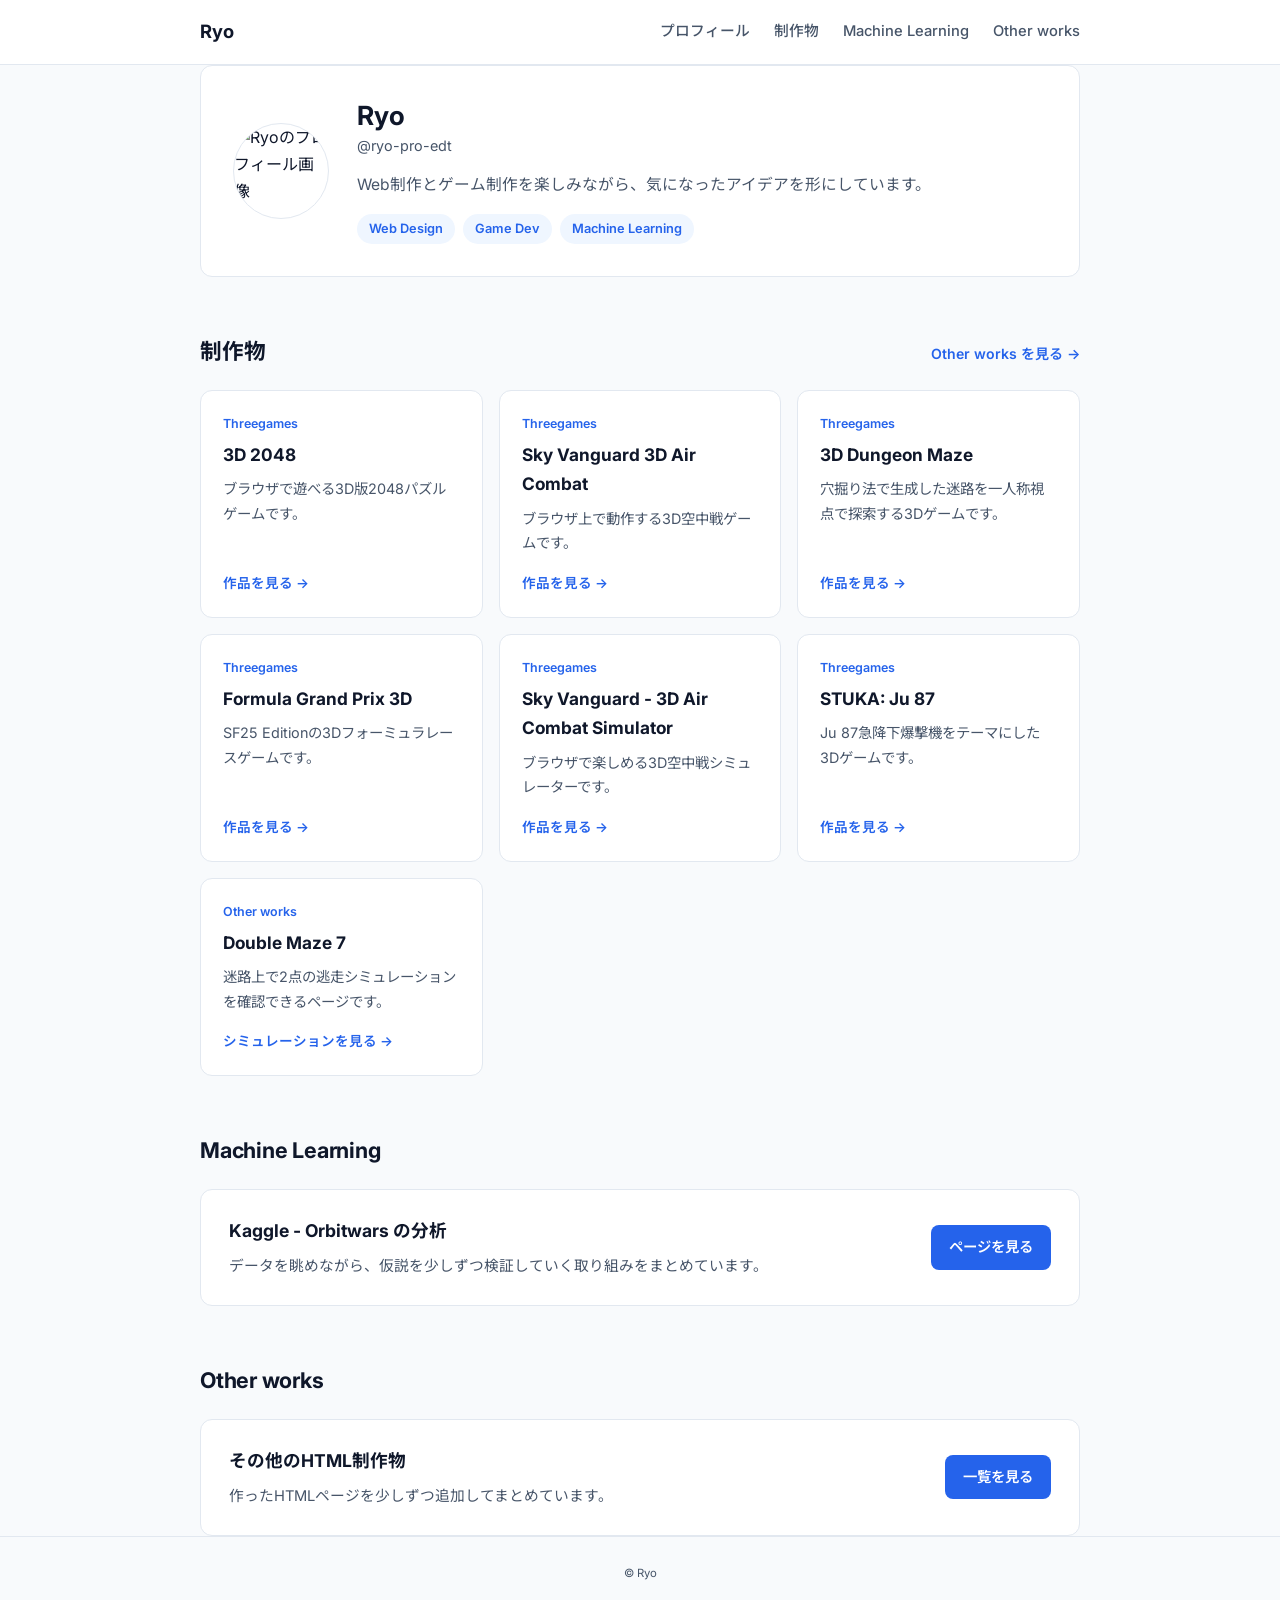
==== commit a9dfb3d0: "Add missing Threegames links Co-authored-by: Copilot <223556219+Copilot@users.noreply.github.com>" ====
--- a/index.html
+++ b/index.html
@@ -371,6 +371,34 @@
                     <span class="card-footer">作品を見る →</span>
                 </a>
 
+                <a class="card" href="threegames/3d_1.html">
+                    <span class="card-category">Threegames</span>
+                    <h3 class="card-title">3D Dungeon Maze</h3>
+                    <p class="card-desc">穴掘り法で生成した迷路を一人称視点で探索する3Dゲームです。</p>
+                    <span class="card-footer">作品を見る →</span>
+                </a>
+
+                <a class="card" href="threegames/3d_formula_grand_prix_sf25_6_edition%20(1).html">
+                    <span class="card-category">Threegames</span>
+                    <h3 class="card-title">Formula Grand Prix 3D</h3>
+                    <p class="card-desc">SF25 Editionの3Dフォーミュラレースゲームです。</p>
+                    <span class="card-footer">作品を見る →</span>
+                </a>
+
+                <a class="card" href="threegames/SKY%20VANGUARD%20-%203D%20Air%20Combat%20Simulatorv2.html">
+                    <span class="card-category">Threegames</span>
+                    <h3 class="card-title">Sky Vanguard - 3D Air Combat Simulator</h3>
+                    <p class="card-desc">ブラウザで楽しめる3D空中戦シミュレーターです。</p>
+                    <span class="card-footer">作品を見る →</span>
+                </a>
+
+                <a class="card" href="threegames/ju_87_3d.html">
+                    <span class="card-category">Threegames</span>
+                    <h3 class="card-title">STUKA: Ju 87</h3>
+                    <p class="card-desc">Ju 87急降下爆撃機をテーマにした3Dゲームです。</p>
+                    <span class="card-footer">作品を見る →</span>
+                </a>
+
                 <a class="card" href="other/DoubeMaze7_equal_speed_evasion.html">
                     <span class="card-category">Other works</span>
                     <h3 class="card-title">Double Maze 7</h3>
